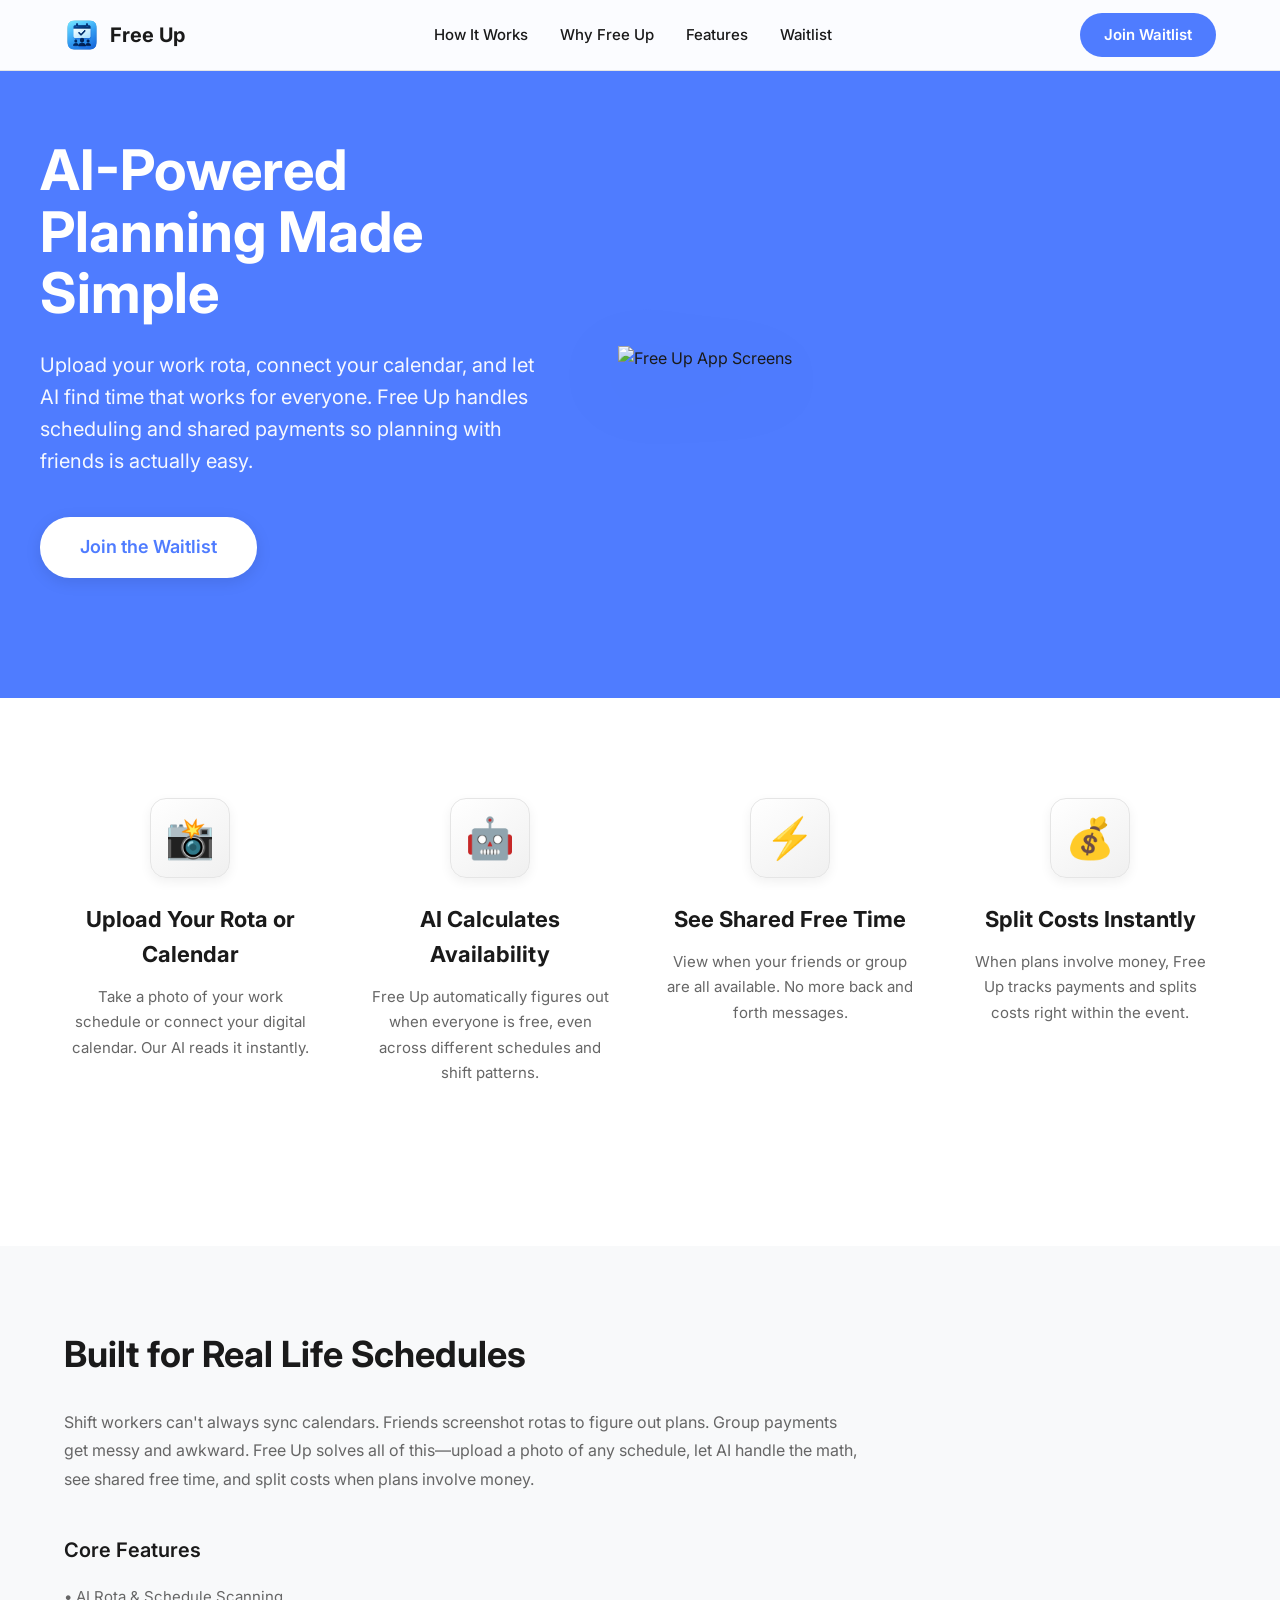
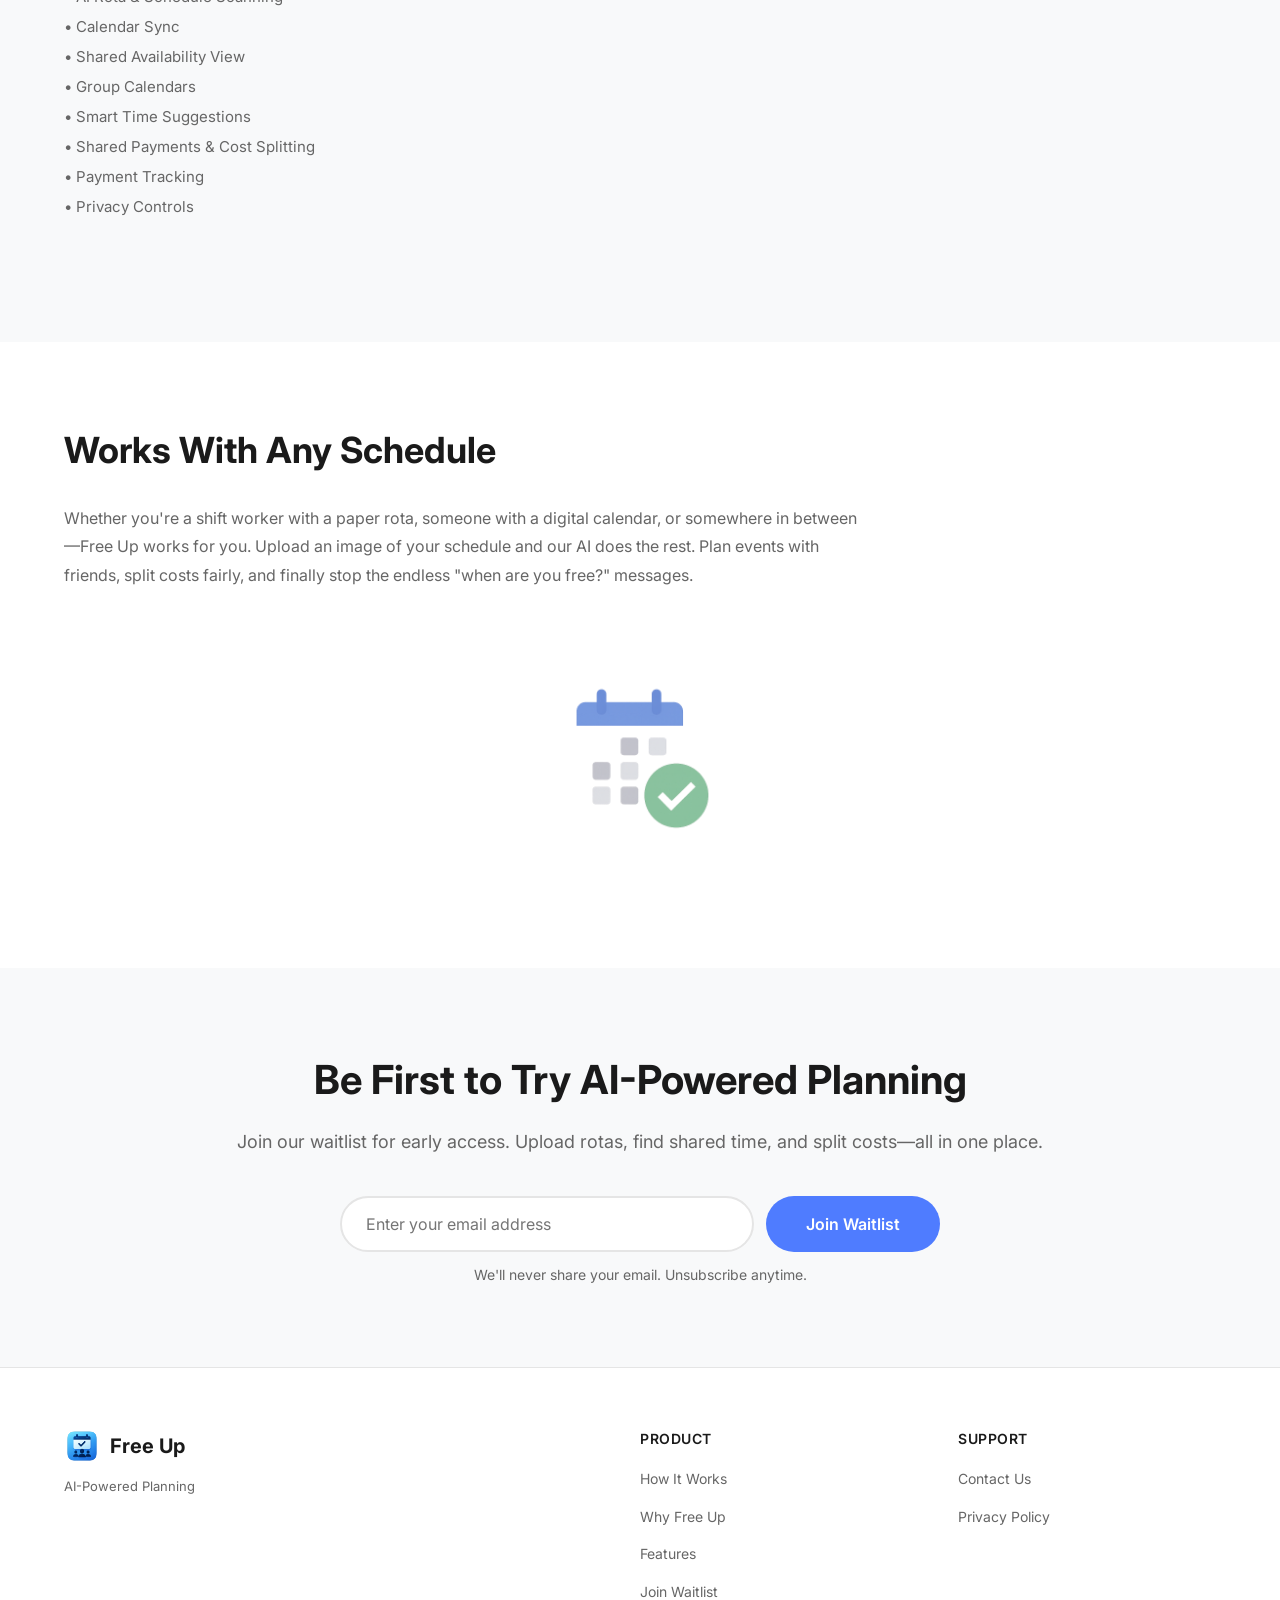
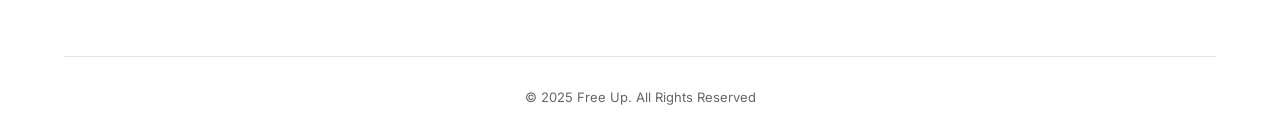
==== index.html @ 2095c296 "Initial commit: Free Up AI-powered shared calendar website" ====
<!DOCTYPE html>
<html lang="en">

<head>
    <meta charset="UTF-8">
    <meta name="viewport" content="width=device-width, initial-scale=1.0">
    <title>Free Up - AI-Powered Shared Calendar & Planning</title>
    <link rel="icon" type="image/png" href="attatched_assets/wearefree logo.png">
    <link rel="apple-touch-icon" href="wearefree logo.png">
    <meta property="og:image" content="wearefree logo.png">
    <link rel="stylesheet" href="style.css">
    <link href="https://fonts.googleapis.com/css2?family=Inter:wght@400;500;600;700&display=swap"
        rel="stylesheet">
</head>

<body>
    <!-- Navigation -->
    <nav class="navbar" id="navbar">
        <div class="nav-container">
            <div class="nav-logo">
                <img src="attatched_assets/wearefree logo.png" alt="Free Up"
                    class="logo">
                <span class="logo-text">Free Up</span>
            </div>
            <div class="nav-links" id="navLinks">
                <a href="#how-it-works">How It Works</a>
                <a href="#why-freeup">Why Free Up</a>
                <a href="#features">Features</a>
                <a href="#waitlist">Waitlist</a>
            </div>
            <div class="nav-cta">
                <a href="#waitlist" class="nav-download-btn">
                    Join Waitlist
                </a>
            </div>
            <button class="nav-toggle" id="navToggle" aria-label="Open navigation">
                <span></span>
                <span></span>
                <span></span>
            </button>
        </div>
    </nav>

    <!-- Hero Section -->
    <section class="hero" id="overview">
        <div class="hero-container">
            <div class="hero-content">
                <h1 class="hero-title">AI-Powered Planning Made Simple</h1>
                <p class="hero-description">
                    Upload your work rota, connect your calendar, and let AI find time that works for everyone. Free Up handles scheduling and shared payments so planning with friends is actually easy.
                </p>
                <div class="hero-cta">
                    <a href="#waitlist" class="join-waitlist-btn">
                        Join the Waitlist
                    </a>
                </div>
            </div>
            <div class="hero-visual">
                <img src="https://via.placeholder.com/900x600/4F7CFF/ffffff?text=Free+Up+App" alt="Free Up App Screens" class="hero-phones">
            </div>
        </div>
    </section>

    <!-- How It Works Section -->
    <section class="how-it-works" id="how-it-works">
        <div class="container">
            <div class="how-it-works-grid">
                <div class="feature-block">
                    <div class="feature-icon">📸</div>
                    <div class="feature-text">
                        <h3>Upload Your Rota or Calendar</h3>
                        <p>Take a photo of your work schedule or connect your digital calendar. Our AI reads it instantly.</p>
                    </div>
                </div>
                <div class="feature-block">
                    <div class="feature-icon">🤖</div>
                    <div class="feature-text">
                        <h3>AI Calculates Availability</h3>
                        <p>Free Up automatically figures out when everyone is free, even across different schedules and shift patterns.</p>
                    </div>
                </div>
                <div class="feature-block">
                    <div class="feature-icon">⚡</div>
                    <div class="feature-text">
                        <h3>See Shared Free Time</h3>
                        <p>View when your friends or group are all available. No more back and forth messages.</p>
                    </div>
                </div>
                <div class="feature-block">
                    <div class="feature-icon">💰</div>
                    <div class="feature-text">
                        <h3>Split Costs Instantly</h3>
                        <p>When plans involve money, Free Up tracks payments and splits costs right within the event.</p>
                    </div>
                </div>
            </div>
        </div>
    </section>

    <!-- Why Free Up Section -->
    <section class="why-ibspal" id="why-freeup">
        <div class="container">
            <h2>Built for Real Life Schedules</h2>
            <p class="section-description">
                Shift workers can't always sync calendars. Friends screenshot rotas to figure out plans. Group payments get messy and awkward. Free Up solves all of this—upload a photo of any schedule, let AI handle the math, see shared free time, and split costs when plans involve money.
            </p>
            
            <h3 class="feature-integration-title">Core Features</h3>
            <ul class="feature-list">
                <li>• AI Rota & Schedule Scanning</li>
                <li>• Calendar Sync</li>
                <li>• Shared Availability View</li>
                <li>• Group Calendars</li>
                <li>• Smart Time Suggestions</li>
                <li>• Shared Payments & Cost Splitting</li>
                <li>• Payment Tracking</li>
                <li>• Privacy Controls</li>
            </ul>
            
            <!-- <div class="why-image">
                <img src="https://via.placeholder.com/400x600/4F7CFF/ffffff?text=Free+Up+Features" alt="Free Up Features">
            </div> -->
        </div>
    </section>

    <!-- Progress Tracking Section -->
    <section class="progress-tracking">
        <div class="container">
            <h2>Works With Any Schedule</h2>
            <p class="section-description">
                Whether you're a shift worker with a paper rota, someone with a digital calendar, or somewhere in between—Free Up works for you. Upload an image of your schedule and our AI does the rest. Plan events with friends, split costs fairly, and finally stop the endless "when are you free?" messages.
            </p>
            <div class="progress-image">
                <img src="attatched_assets/callender.png" alt="Free Up Calendar" class="progress-video">
            </div>
        </div>
    </section>

    <!-- Stats Section -->
    <!-- <section class="stats-section">
        <div class="container">
            <div class="stats-grid">
                <div class="stat-item">
                    <div class="stat-number" data-target="3200">0</div>
                    <div class="stat-label">Waitlist Signups</div>
                </div>
                <div class="stat-item">
                    <div class="stat-number" data-target="580">0</div>
                    <div class="stat-label">Groups Created</div>
                </div>
                <div class="stat-item">
                    <div class="stat-number" data-target="1450">0</div>
                    <div class="stat-label">Events Planned</div>
                </div>
                <div class="stat-item">
                    <div class="stat-number" data-target="890">0</div>
                    <div class="stat-label">Payments Split</div>
                </div>
            </div>
        </div>
    </section> -->

    <!-- Features Section -->
    <section class="features" id="features">

    <!-- Testimonials Section -->
    <!-- <section class="testimonials" id="reviews">
        <div class="container">
            <h2>Early Users Are Already Converting</h2>
            <p class="section-description">Join thousands making planning actually work!</p>
            <div class="testimonials-grid">
                <div class="testimonial-card">
                    <h4>Game Changer for Shift Workers</h4>
                    <p>"I work shifts and just send a photo of my rota. Free Up reads it and shows my friends when I'm actually free. No more manually typing out my schedule."</p>
                    <div class="testimonial-author">Alex M.</div>
                </div>
                <div class="testimonial-card">
                    <h4>Perfect for Couples</h4>
                    <p>"My partner and I both have irregular schedules. We upload our rotas and Free Up instantly shows us when we're both free. Date planning is finally easy."</p>
                    <div class="testimonial-author">Jordan K.</div>
                </div>
                <div class="testimonial-card">
                    <h4>AI Actually Works</h4>
                    <p>"I was skeptical about uploading a photo of my timetable, but the AI read it perfectly. Now my flatmates can see when I'm home without me explaining it constantly."</p>
                    <div class="testimonial-author">Taylor R.</div>
                </div>
                <div class="testimonial-card">
                    <h4>Payments Are So Much Easier</h4>
                    <p>"We planned a group dinner and split the bill right in the app. No more awkward 'who owes what' messages days later."</p>
                    <div class="testimonial-author">Morgan S.</div>
                </div>
                <div class="testimonial-card">
                    <h4>Finally Solves the Problem</h4>
                    <p>"My friends and I all work different shifts. Free Up is the first app that actually handles messy schedules and shows us shared free time."</p>
                    <div class="testimonial-author">Casey L.</div>
                </div>
                <div class="testimonial-card">
                    <h4>Group Trips Made Simple</h4>
                    <p>"Coordinating 6 people with different work schedules used to take weeks. Free Up found overlapping free time instantly and we split travel costs in the same place."</p>
                    <div class="testimonial-author">Riley P.</div>
                </div>
            </div>
        </div>
    </section> -->

    <!-- Waitlist Section -->
    <section class="final-cta" id="waitlist">
        <div class="container">
            <h2>Be First to Try AI-Powered Planning</h2>
            <p class="cta-description">Join our waitlist for early access. Upload rotas, find shared time, and split costs—all in one place.</p>
            <form action="https://formspree.io/f/mdkqyzkj" method="POST" class="waitlist-form">
                <div class="form-group">
                    <input type="email" name="email" placeholder="Enter your email address" required class="email-input">
                    <button type="submit" class="submit-btn">Join Waitlist</button>
                </div>
                <p class="form-note">We'll never share your email. Unsubscribe anytime.</p>
            </form>
        </div>
    </section>

    <!-- Footer -->
    <footer class="footer">
        <div class="container">
            <div class="footer-grid">
                <div class="footer-column">
                    <div class="footer-logo">
                        <img src="attatched_assets/wearefree logo.png" alt="Free Up"
                            class="logo">
                        <span class="logo-text">Free Up</span>
                    </div>
                    <p class="footer-tagline">AI-Powered Planning</p>
                </div>
                <div class="footer-column">
                    <h4>Product</h4>
                    <ul>
                        <li><a href="#how-it-works">How It Works</a></li>
                        <li><a href="#why-freeup">Why Free Up</a></li>
                        <li><a href="#features">Features</a></li>
                        <li><a href="#waitlist">Join Waitlist</a></li>
                    </ul>
                </div>
                <div class="footer-column">
                    <h4>Support</h4>
                    <ul>
                        <li><a href="mailto:werefreeteam@gmail.com">Contact Us</a></li>
                        <li><a href="privacy.html">Privacy Policy</a></li>
                    </ul>
                </div>
            </div>
            <div class="footer-bottom">
                <p>&copy; 2025 Free Up. All Rights Reserved</p>
            </div>
        </div>
    </footer>
    <script src="script.js"></script>
</body>

</html>
---- style.css ----
:root {
    --primary: #4F7CFF;
    --primary-dark: #3A63E0;
    --bg: #ffffff;
    --bg-light: #f8f9fa;
    --text-main: #1a1a1a;
    --text-muted: #666666;
    --border: #e5e5e5;
}

* {
    margin: 0;
    padding: 0;
    box-sizing: border-box;
}

html {
    scroll-behavior: smooth;
}

html:not(:focus-within) {
    scroll-behavior: auto;
}

body {
    font-family: 'Inter', -apple-system, BlinkMacSystemFont, 'Segoe UI', Roboto, sans-serif;
    line-height: 1.6;
    color: var(--text-main);
    background: var(--bg);
    overflow-x: hidden;
}

.container {
    max-width: 1200px;
    margin: 0 auto;
    padding: 0 24px;
}

/* Navigation */
.navbar {
    position: fixed;
    top: 0;
    width: 100%;
    background: rgba(255, 255, 255, 0.98);
    backdrop-filter: blur(10px);
    padding: 0;
    z-index: 1000;
    border-bottom: 1px solid var(--border);
}

.nav-container {
    max-width: 1200px;
    margin: 0 auto;
    padding: 0 24px;
    display: flex;
    justify-content: space-between;
    align-items: center;
    height: 70px;
}

.nav-logo {
    display: flex;
    align-items: center;
    gap: 10px;
}

.logo {
    width: 36px;
    height: 36px;
}

.logo-text {
    font-size: 20px;
    font-weight: 700;
    color: var(--text-main);
}

.nav-links {
    display: flex;
    gap: 32px;
    align-items: center;
}

.nav-links a {
    color: var(--text-main);
    text-decoration: none;
    font-weight: 500;
    font-size: 15px;
    transition: color 0.2s ease;
}

.nav-links a:hover {
    color: var(--primary);
}

.nav-cta {
    display: flex;
}

.nav-download-btn {
    background: var(--primary);
    color: white;
    padding: 10px 24px;
    border-radius: 24px;
    text-decoration: none;
    font-weight: 600;
    font-size: 15px;
    transition: all 0.2s ease;
}

.nav-download-btn:hover {
    background: var(--primary-dark);
}

.nav-toggle {
    display: none;
    flex-direction: column;
    background: none;
    border: none;
    cursor: pointer;
    padding: 5px;
}

.nav-toggle span {
    width: 24px;
    height: 2px;
    background: var(--text-main);
    margin: 3px 0;
    transition: 0.3s;
}

/* Hero Section */
.hero {
    background: var(--primary);
    padding: 140px 0 120px;
    position: relative;
    overflow: hidden;
}

.hero-container {
    max-width: 1400px;
    margin: 0 auto;
    padding: 0 40px;
    display: grid;
    grid-template-columns: 1fr 1.2fr;
    gap: 60px;
    align-items: center;
}

.hero-content {
    color: white;
}

.hero-title {
    font-size: 56px;
    font-weight: 700;
    line-height: 1.1;
    margin-bottom: 24px;
    color: white;
}

.hero-description {
    font-size: 20px;
    line-height: 1.6;
    margin-bottom: 40px;
    color: rgba(255, 255, 255, 0.95);
    max-width: 500px;
}

.hero-cta {
    display: flex;
    gap: 16px;
    align-items: flex-start;
}

.join-waitlist-btn {
    background: white;
    color: var(--primary);
    padding: 16px 40px;
    border-radius: 30px;
    text-decoration: none;
    font-weight: 600;
    font-size: 18px;
    transition: all 0.3s ease;
    box-shadow: 0 4px 16px rgba(0, 0, 0, 0.1);
}

.join-waitlist-btn:hover {
    transform: translateY(-3px);
    box-shadow: 0 8px 24px rgba(0, 0, 0, 0.15);
}

.store-btn {
    display: block;
    transition: transform 0.2s ease;
    flex-shrink: 0;
}

.store-btn:hover {
    transform: translateY(-3px);
}

/* App Store badge - standard height 40px */
.store-btn:first-child {
    height: 60px;
    width: auto;
}

.store-btn:first-child img {
    height: 60px;
    width: auto;
}

/* Google Play badge - adjust to match App Store height */
.store-btn:last-child {
    height: 60px;
    width: auto;
}

.store-btn:last-child img {
    height: 60px;
    width: auto;
    margin-top: 0;
}

.hero-visual {
    display: flex;
    justify-content: center;
    align-items: center;
    position: relative;
}

.hero-phones {
    width: 100%;
    max-width: 900px;
    height: auto;
    filter: drop-shadow(0 20px 40px rgba(0, 0, 0, 0.2));
}

.hero-phone {
    width: 100%;
    max-width: 500px;
    height: auto;
    border-radius: 20px;
}

/* How It Works Section */
.how-it-works {
    padding: 100px 0;
    background: var(--bg);
}

.how-it-works-grid {
    display: grid;
    grid-template-columns: repeat(auto-fit, minmax(250px, 1fr));
    gap: 48px;
    margin-bottom: 60px;
}

.feature-block {
    text-align: center;
}

.feature-icon {
    width: 80px;
    height: 80px;
    margin: 0 auto 24px;
    display: flex;
    align-items: center;
    justify-content: center;
    font-size: 40px;
    background: linear-gradient(145deg, #ffffff, #f0f0f0);
    border-radius: 16px;
    border: 1px solid var(--border);
    box-shadow: 0 4px 12px rgba(0, 0, 0, 0.06);
    transition: transform 0.2s ease;
}

.feature-block:hover .feature-icon {
    transform: translateY(-4px);
    box-shadow: 0 8px 20px rgba(0, 0, 0, 0.08);
}

.feature-text h3 {
    font-size: 22px;
    font-weight: 700;
    margin-bottom: 12px;
    color: var(--text-main);
}

.feature-text p {
    font-size: 15px;
    line-height: 1.7;
    color: var(--text-muted);
}

/* Why Free Up Section */
.why-ibspal {
    padding: 80px 0;
    background: var(--bg-light);
}

.why-ibspal h2 {
    font-size: 36px;
    font-weight: 700;
    margin-bottom: 24px;
    color: var(--text-main);
}

.section-description {
    font-size: 16px;
    line-height: 1.8;
    color: var(--text-muted);
    margin-bottom: 40px;
    max-width: 800px;
}

.feature-integration-title {
    font-size: 20px;
    font-weight: 600;
    margin-bottom: 16px;
    color: var(--text-main);
}

.feature-list {
    list-style: none;
    margin-bottom: 40px;
}

.feature-list li {
    font-size: 15px;
    line-height: 2;
    color: var(--text-muted);
}

.why-image {
    text-align: center;
    margin-top: 40px;
}

.why-image img {
    max-width: 400px;
    width: 100%;
    height: auto;
    border-radius: 20px;
}

/* Progress Tracking Section */
.progress-tracking {
    padding: 80px 0;
    background: var(--bg);
}

.progress-tracking h2 {
    font-size: 36px;
    font-weight: 700;
    margin-bottom: 24px;
    color: var(--text-main);
}

.progress-image {
    text-align: center;
    margin-top: 40px;
}

.progress-video {
    max-width: 250px;
    width: 100%;
    height: auto;
    border-radius: 20px;
}

/* Stats Section */
.stats-section {
    padding: 60px 0;
    background: var(--bg-light);
}

.stats-grid {
    display: grid;
    grid-template-columns: repeat(auto-fit, minmax(200px, 1fr));
    gap: 40px;
    text-align: center;
}

.stat-item {
    padding: 20px;
}

.stat-number {
    display: block;
    font-size: 48px;
    font-weight: 700;
    color: var(--primary);
    margin-bottom: 8px;
}

.stat-label {
    display: block;
    font-size: 14px;
    color: var(--text-muted);
    text-transform: uppercase;
    letter-spacing: 0.5px;
}

/* Testimonials */
.testimonials {
    padding: 80px 0;
    background: var(--bg);
}

.testimonials h2 {
    font-size: 36px;
    font-weight: 700;
    margin-bottom: 16px;
    color: var(--text-main);
    text-align: center;
}

.testimonials .section-description {
    text-align: center;
    margin: 0 auto 60px;
}

.testimonials-grid {
    display: grid;
    grid-template-columns: repeat(auto-fit, minmax(300px, 1fr));
    gap: 32px;
}

.testimonial-card {
    background: var(--bg-light);
    padding: 32px;
    border-radius: 12px;
    border: 1px solid var(--border);
    box-shadow: 0 2px 8px rgba(0, 0, 0, 0.04);
    transition: transform 0.2s ease, box-shadow 0.2s ease;
}

.testimonial-card:hover {
    transform: translateY(-4px);
    box-shadow: 0 8px 20px rgba(0, 0, 0, 0.08);
}

.testimonial-card h4 {
    font-size: 18px;
    font-weight: 600;
    margin-bottom: 16px;
    color: var(--text-main);
}

.testimonial-card p {
    font-size: 15px;
    line-height: 1.7;
    color: var(--text-muted);
    margin-bottom: 16px;
    font-style: italic;
}

.testimonial-author {
    font-size: 14px;
    font-weight: 600;
    color: var(--text-main);
}

/* Final CTA */
.final-cta {
    padding: 80px 0;
    background: var(--bg-light);
    text-align: center;
}

.final-cta h2 {
    font-size: 40px;
    font-weight: 700;
    margin-bottom: 16px;
    color: var(--text-main);
}

.cta-description {
    font-size: 18px;
    color: var(--text-muted);
    margin-bottom: 40px;
}

/* Waitlist Form */
.waitlist-form {
    max-width: 600px;
    margin: 0 auto;
}

.form-group {
    display: flex;
    gap: 12px;
    margin-bottom: 12px;
}

.email-input {
    flex: 1;
    padding: 16px 24px;
    border: 2px solid var(--border);
    border-radius: 30px;
    font-size: 16px;
    font-family: inherit;
    transition: all 0.3s ease;
    background: white;
}

.email-input:focus {
    outline: none;
    border-color: var(--primary);
    box-shadow: 0 0 0 4px rgba(79, 124, 255, 0.1);
}

.submit-btn {
    padding: 16px 40px;
    background: var(--primary);
    color: white;
    border: none;
    border-radius: 30px;
    font-size: 16px;
    font-weight: 600;
    cursor: pointer;
    transition: all 0.3s ease;
    font-family: inherit;
}

.submit-btn:hover {
    background: var(--primary-dark);
    transform: translateY(-2px);
    box-shadow: 0 4px 16px rgba(79, 124, 255, 0.3);
}

.form-note {
    font-size: 14px;
    color: var(--text-muted);
    margin-top: 12px;
}

.cta-buttons {
    display: flex;
    justify-content: center;
    gap: 16px;
    align-items: flex-start;
}

.download-btn {
    display: block;
    transition: transform 0.2s ease;
    flex-shrink: 0;
}

.download-btn:hover {
    transform: translateY(-3px);
}

/* App Store badge - standard height */
.download-btn:first-child {
    height: 70px;
    width: auto;
}

.download-btn:first-child img {
    height: 70px;
    width: auto;
}

/* Google Play badge - match App Store height */
.download-btn:last-child {
    height: 70px;
    width: auto;
}

.download-btn:last-child img {
    height: 70px;
    width: auto;
}

/* Footer */
.footer {
    background: var(--bg);
    padding: 60px 0 30px;
    border-top: 1px solid var(--border);
}

.footer-grid {
    display: grid;
    grid-template-columns: 2fr 1fr 1fr;
    gap: 60px;
    margin-bottom: 40px;
}

.footer-column h4 {
    font-size: 14px;
    font-weight: 600;
    margin-bottom: 16px;
    color: var(--text-main);
    text-transform: uppercase;
    letter-spacing: 0.5px;
}

.footer-column ul {
    list-style: none;
}

.footer-column ul li {
    margin-bottom: 12px;
}

.footer-column ul li a {
    color: var(--text-muted);
    text-decoration: none;
    font-size: 14px;
    transition: color 0.2s ease;
}

.footer-column ul li a:hover {
    color: var(--primary);
}

.footer-logo {
    display: flex;
    align-items: center;
    gap: 10px;
    margin-bottom: 12px;
}

.footer-tagline {
    font-size: 13px;
    color: var(--text-muted);
    margin-bottom: 20px;
}

.footer-app-link {
    display: inline-block;
    transition: transform 0.2s ease;
}

.footer-app-link:hover {
    transform: translateY(-2px);
}

.footer-app-link img {
    height: 40px;
    width: auto;
}

.footer-bottom {
    text-align: center;
    padding-top: 30px;
    border-top: 1px solid var(--border);
}

.footer-bottom p {
    font-size: 13px;
    color: var(--text-muted);
}

/* Mobile Navigation */
.nav-links.active {
    display: flex !important;
    position: fixed;
    top: 70px;
    left: 0;
    right: 0;
    background: var(--bg);
    flex-direction: column;
    padding: 24px;
    box-shadow: 0 4px 6px rgba(0, 0, 0, 0.1);
    z-index: 999;
}

.nav-toggle.active span:nth-child(1) {
    transform: rotate(-45deg) translate(-5px, 6px);
}

.nav-toggle.active span:nth-child(2) {
    opacity: 0;
}

.nav-toggle.active span:nth-child(3) {
    transform: rotate(45deg) translate(-5px, -6px);
}

/* Responsive Design */
@media (max-width: 768px) {
    .nav-links,
    .nav-cta {
        display: none;
    }

    .nav-toggle {
        display: flex;
    }

    .hero {
        padding: 100px 0 60px;
    }

    .hero-container {
        grid-template-columns: 1fr;
        gap: 50px;
        text-align: center;
        padding: 0 24px;
    }

    .hero-title {
        font-size: 38px;
    }

    .hero-description {
        font-size: 17px;
        max-width: 100%;
    }

    .hero-cta {
        justify-content: center;
        flex-direction: row;
        flex-wrap: wrap;
    }

    .hero-visual {
        order: -1;
    }

    .hero-phones {
        max-width: 600px;
    }

    .hero-phone {
        max-width: 350px;
    }

    .store-btn:first-child,
    .store-btn:last-child {
        height: 54px;
    }

    .store-btn:first-child img,
    .store-btn:last-child img {
        height: 54px;
    }

    .download-btn:first-child,
    .download-btn:last-child {
        height: 60px;
    }

    .download-btn:first-child img,
    .download-btn:last-child img {
        height: 60px;
    }

    .how-it-works,
    .why-ibspal,
    .progress-tracking,
    .testimonials,
    .final-cta {
        padding: 60px 0;
    }

    .feature-text h3 {
        font-size: 24px;
    }

    .why-ibspal h2,
    .progress-tracking h2,
    .testimonials h2 {
        font-size: 28px;
    }

    .stats-grid {
        grid-template-columns: 1fr;
        gap: 32px;
    }

    .testimonials-grid {
        grid-template-columns: 1fr;
    }

    .final-cta h2 {
        font-size: 32px;
    }

    .footer-grid {
        grid-template-columns: 1fr;
        gap: 40px;
    }

    .download-btn {
        width: 180px;
        height: 54px;
    }
    
    .how-it-works-grid {
        grid-template-columns: 1fr;
        gap: 40px;
    }

    .form-group {
        flex-direction: column;
    }

    .email-input,
    .submit-btn {
        width: 100%;
    }

    .join-waitlist-btn {
        font-size: 16px;
        padding: 14px 32px;
    }
}

@media (max-width: 480px) {
    .container {
        padding: 0 16px;
    }

    .nav-container {
        padding: 0 16px;
    }

    .hero-title {
        font-size: 32px;
    }

    .hero-phone {
        max-width: 280px;
    }

    .stat-number {
        font-size: 36px;
    }

    .final-cta h2 {
        font-size: 28px;
    }
}

/* Smooth animations */
@keyframes fadeIn {
    from {
        opacity: 0;
        transform: translateY(20px);
    }
    to {
        opacity: 1;
        transform: translateY(0);
    }
}

.fade-in {
    animation: fadeIn 0.6s ease-out;
}
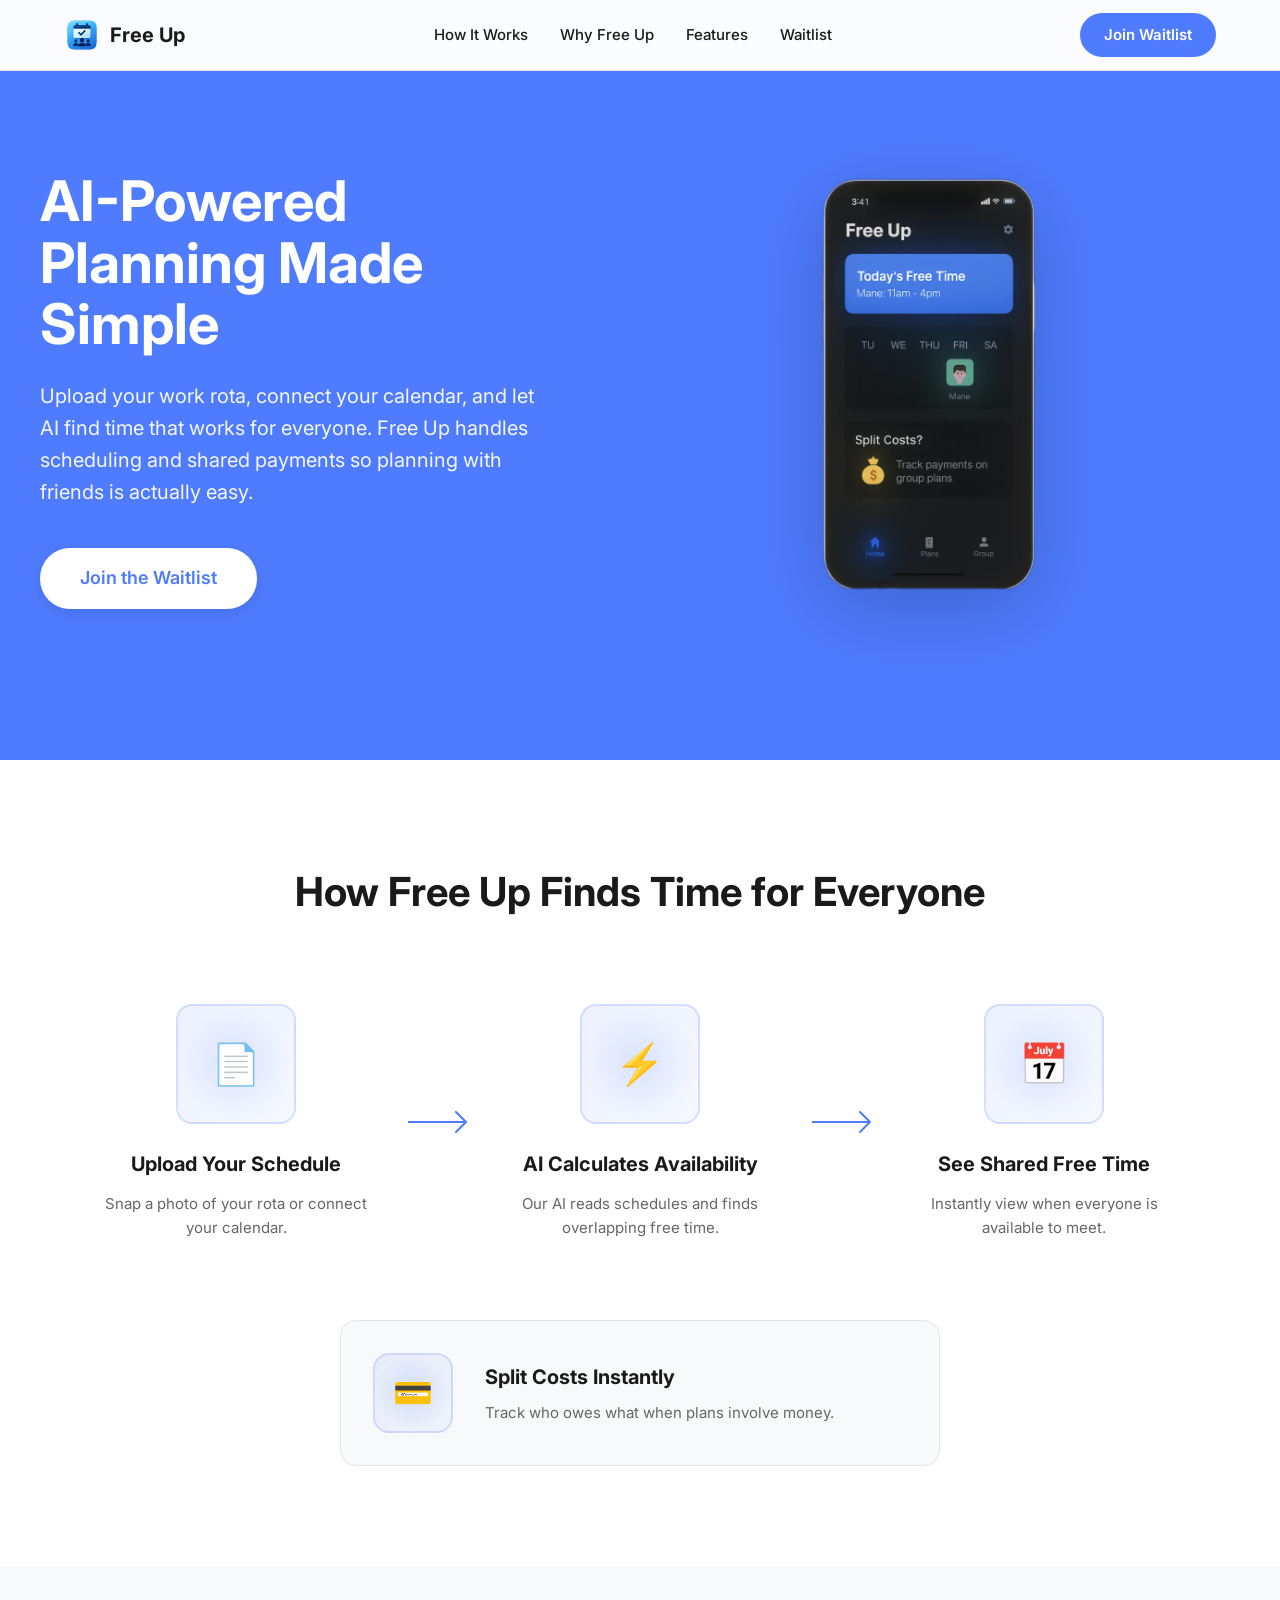
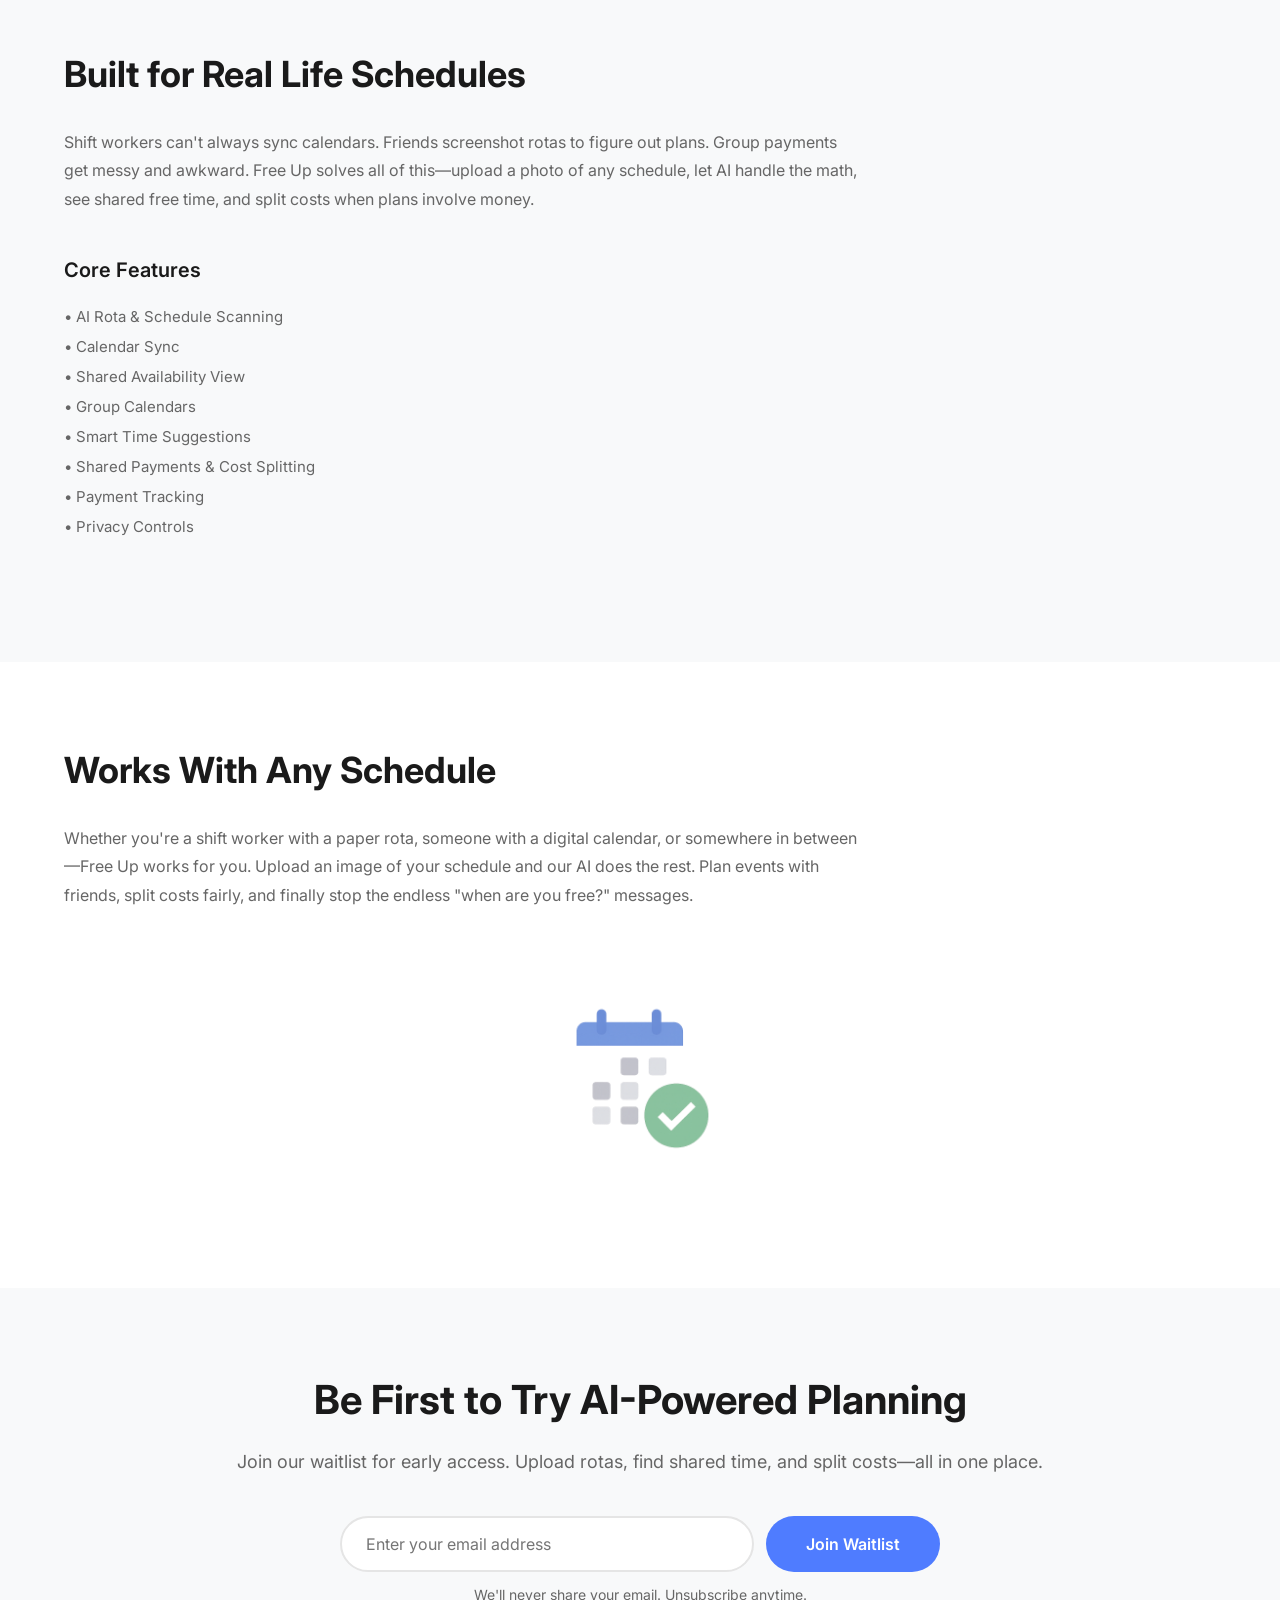
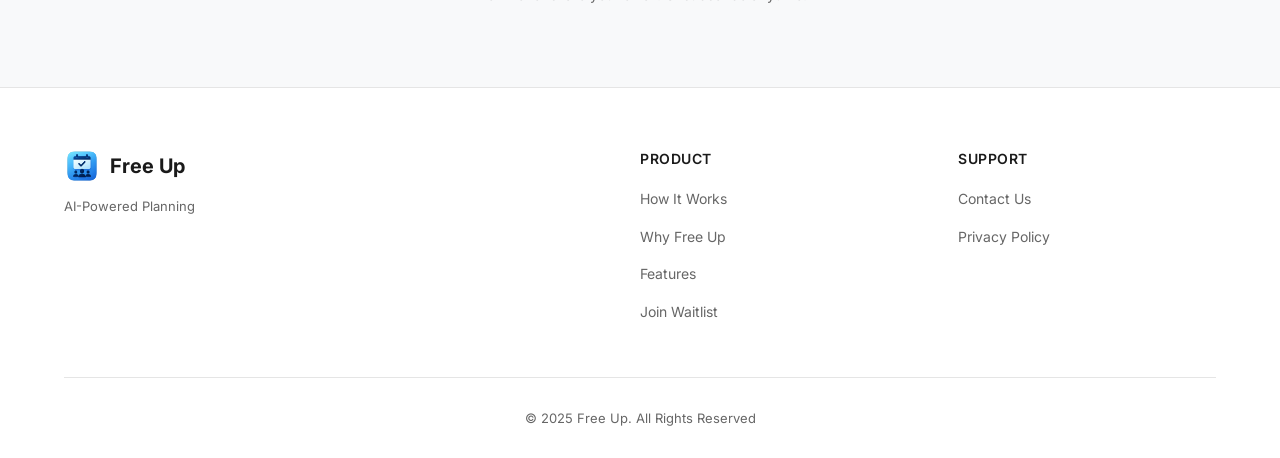
==== commit fe2cf824: "Refactor How It Works section with AI flow, add form success message, update hero image, make logo c" ====
--- a/index.html
+++ b/index.html
@@ -17,11 +17,11 @@
     <!-- Navigation -->
     <nav class="navbar" id="navbar">
         <div class="nav-container">
-            <div class="nav-logo">
+            <a href="#" class="nav-logo">
                 <img src="attatched_assets/wearefree logo.png" alt="Free Up"
                     class="logo">
                 <span class="logo-text">Free Up</span>
-            </div>
+            </a>
             <div class="nav-links" id="navLinks">
                 <a href="#how-it-works">How It Works</a>
                 <a href="#why-freeup">Why Free Up</a>
@@ -56,7 +56,7 @@
                 </div>
             </div>
             <div class="hero-visual">
-                <img src="https://via.placeholder.com/900x600/4F7CFF/ffffff?text=Free+Up+App" alt="Free Up App Screens" class="hero-phones">
+                <img src="attatched_assets/hero_img.png" alt="Free Up App Screens" class="hero-phones">
             </div>
         </div>
     </section>
@@ -64,33 +64,56 @@
     <!-- How It Works Section -->
     <section class="how-it-works" id="how-it-works">
         <div class="container">
-            <div class="how-it-works-grid">
-                <div class="feature-block">
-                    <div class="feature-icon">📸</div>
-                    <div class="feature-text">
-                        <h3>Upload Your Rota or Calendar</h3>
-                        <p>Take a photo of your work schedule or connect your digital calendar. Our AI reads it instantly.</p>
-                    </div>
-                </div>
-                <div class="feature-block">
-                    <div class="feature-icon">🤖</div>
-                    <div class="feature-text">
-                        <h3>AI Calculates Availability</h3>
-                        <p>Free Up automatically figures out when everyone is free, even across different schedules and shift patterns.</p>
-                    </div>
-                </div>
-                <div class="feature-block">
-                    <div class="feature-icon">⚡</div>
-                    <div class="feature-text">
-                        <h3>See Shared Free Time</h3>
-                        <p>View when your friends or group are all available. No more back and forth messages.</p>
-                    </div>
-                </div>
-                <div class="feature-block">
-                    <div class="feature-icon">💰</div>
-                    <div class="feature-text">
+            <h2 class="section-title">How Free Up Finds Time for Everyone</h2>
+            
+            <!-- Main AI Flow -->
+            <div class="ai-flow">
+                <div class="flow-step">
+                    <div class="flow-illustration">
+                        <div class="illustration-placeholder upload"></div>
+                    </div>
+                    <h3>Upload Your Schedule</h3>
+                    <p>Snap a photo of your rota or connect your calendar.</p>
+                </div>
+                
+                <div class="flow-arrow">
+                    <svg width="60" height="24" viewBox="0 0 60 24" fill="none" xmlns="http://www.w3.org/2000/svg">
+                        <path d="M0 12H58M58 12L48 2M58 12L48 22" stroke="#4F7CFF" stroke-width="2" stroke-linecap="round" stroke-linejoin="round"/>
+                    </svg>
+                </div>
+                
+                <div class="flow-step">
+                    <div class="flow-illustration">
+                        <div class="illustration-placeholder ai"></div>
+                    </div>
+                    <h3>AI Calculates Availability</h3>
+                    <p>Our AI reads schedules and finds overlapping free time.</p>
+                </div>
+                
+                <div class="flow-arrow">
+                    <svg width="60" height="24" viewBox="0 0 60 24" fill="none" xmlns="http://www.w3.org/2000/svg">
+                        <path d="M0 12H58M58 12L48 2M58 12L48 22" stroke="#4F7CFF" stroke-width="2" stroke-linecap="round" stroke-linejoin="round"/>
+                    </svg>
+                </div>
+                
+                <div class="flow-step">
+                    <div class="flow-illustration">
+                        <div class="illustration-placeholder shared"></div>
+                    </div>
+                    <h3>See Shared Free Time</h3>
+                    <p>Instantly view when everyone is available to meet.</p>
+                </div>
+            </div>
+            
+            <!-- Split Costs Feature -->
+            <div class="secondary-feature">
+                <div class="secondary-card">
+                    <div class="secondary-illustration">
+                        <div class="illustration-placeholder payments"></div>
+                    </div>
+                    <div class="secondary-content">
                         <h3>Split Costs Instantly</h3>
-                        <p>When plans involve money, Free Up tracks payments and splits costs right within the event.</p>
+                        <p>Track who owes what when plans involve money.</p>
                     </div>
                 </div>
             </div>
@@ -214,6 +237,12 @@
                     <button type="submit" class="submit-btn">Join Waitlist</button>
                 </div>
                 <p class="form-note">We'll never share your email. Unsubscribe anytime.</p>
+                <div class="success-message" id="successMessage" style="display: none;">
+                    <svg width="20" height="20" viewBox="0 0 20 20" fill="none" xmlns="http://www.w3.org/2000/svg">
+                        <path d="M16.6667 5L7.50004 14.1667L3.33337 10" stroke="#10B981" stroke-width="2" stroke-linecap="round" stroke-linejoin="round"/>
+                    </svg>
+                    <span>Thanks! You're on the waitlist.</span>
+                </div>
             </form>
         </div>
     </section>
--- a/style.css
+++ b/style.css
@@ -62,6 +62,12 @@
     display: flex;
     align-items: center;
     gap: 10px;
+    text-decoration: none;
+    transition: opacity 0.2s ease;
+}
+
+.nav-logo:hover {
+    opacity: 0.8;
 }
 
 .logo {
@@ -232,9 +238,19 @@
 
 .hero-phones {
     width: 100%;
-    max-width: 900px;
+    max-width: 500px;
     height: auto;
     filter: drop-shadow(0 20px 40px rgba(0, 0, 0, 0.2));
+    animation: floatImage 3s ease-in-out infinite;
+}
+
+@keyframes floatImage {
+    0%, 100% {
+        transform: translateY(0px);
+    }
+    50% {
+        transform: translateY(-10px);
+    }
 }
 
 .hero-phone {
@@ -250,48 +266,145 @@
     background: var(--bg);
 }
 
-.how-it-works-grid {
-    display: grid;
-    grid-template-columns: repeat(auto-fit, minmax(250px, 1fr));
-    gap: 48px;
-    margin-bottom: 60px;
-}
-
-.feature-block {
+.how-it-works .section-title {
     text-align: center;
-}
-
-.feature-icon {
+    font-size: 40px;
+    font-weight: 700;
+    margin-bottom: 80px;
+    color: var(--text-main);
+}
+
+/* AI Flow */
+.ai-flow {
+    display: flex;
+    align-items: center;
+    justify-content: center;
+    gap: 24px;
+    margin-bottom: 80px;
+    flex-wrap: nowrap;
+}
+
+.flow-step {
+    flex: 1;
+    max-width: 280px;
+    text-align: center;
+}
+
+.flow-illustration {
+    margin-bottom: 24px;
+}
+
+.illustration-placeholder {
+    width: 120px;
+    height: 120px;
+    margin: 0 auto;
+    border-radius: 16px;
+    background: linear-gradient(135deg, rgba(79, 124, 255, 0.1), rgba(79, 124, 255, 0.05));
+    border: 2px solid rgba(79, 124, 255, 0.2);
+    display: flex;
+    align-items: center;
+    justify-content: center;
+    position: relative;
+    overflow: hidden;
+}
+
+.illustration-placeholder::before {
+    content: '';
+    position: absolute;
+    width: 100%;
+    height: 100%;
+    background: radial-gradient(circle, rgba(79, 124, 255, 0.15) 0%, transparent 70%);
+}
+
+.illustration-placeholder.upload::after {
+    content: '📄';
+    font-size: 40px;
+    position: relative;
+    z-index: 1;
+}
+
+.illustration-placeholder.ai::after {
+    content: '⚡';
+    font-size: 40px;
+    position: relative;
+    z-index: 1;
+}
+
+.illustration-placeholder.shared::after {
+    content: '📅';
+    font-size: 40px;
+    position: relative;
+    z-index: 1;
+}
+
+.illustration-placeholder.payments::after {
+    content: '💳';
+    font-size: 32px;
+    position: relative;
+    z-index: 1;
+}
+
+.flow-step h3 {
+    font-size: 20px;
+    font-weight: 700;
+    margin-bottom: 12px;
+    color: var(--text-main);
+}
+
+.flow-step p {
+    font-size: 15px;
+    line-height: 1.6;
+    color: var(--text-muted);
+}
+
+.flow-arrow {
+    flex-shrink: 0;
+    display: flex;
+    align-items: center;
+    margin: 0 8px;
+}
+
+.flow-arrow svg {
+    display: block;
+}
+
+/* Secondary Feature */
+.secondary-feature {
+    max-width: 600px;
+    margin: 0 auto;
+}
+
+.secondary-card {
+    background: var(--bg-light);
+    border: 1px solid var(--border);
+    border-radius: 16px;
+    padding: 32px;
+    display: flex;
+    align-items: center;
+    gap: 32px;
+}
+
+.secondary-illustration {
+    flex-shrink: 0;
+}
+
+.secondary-illustration .illustration-placeholder {
     width: 80px;
     height: 80px;
-    margin: 0 auto 24px;
-    display: flex;
-    align-items: center;
-    justify-content: center;
-    font-size: 40px;
-    background: linear-gradient(145deg, #ffffff, #f0f0f0);
-    border-radius: 16px;
-    border: 1px solid var(--border);
-    box-shadow: 0 4px 12px rgba(0, 0, 0, 0.06);
-    transition: transform 0.2s ease;
-}
-
-.feature-block:hover .feature-icon {
-    transform: translateY(-4px);
-    box-shadow: 0 8px 20px rgba(0, 0, 0, 0.08);
-}
-
-.feature-text h3 {
-    font-size: 22px;
+}
+
+.secondary-content h3 {
+    font-size: 20px;
     font-weight: 700;
-    margin-bottom: 12px;
-    color: var(--text-main);
-}
-
-.feature-text p {
+    margin-bottom: 8px;
+    color: var(--text-main);
+}
+
+.secondary-content p {
     font-size: 15px;
-    line-height: 1.7;
+    line-height: 1.6;
     color: var(--text-muted);
+    margin: 0;
 }
 
 /* Why Free Up Section */
@@ -535,6 +648,40 @@
     font-size: 14px;
     color: var(--text-muted);
     margin-top: 12px;
+}
+
+.success-message {
+    display: flex;
+    align-items: center;
+    justify-content: center;
+    gap: 12px;
+    background: #D1FAE5;
+    border: 1px solid #10B981;
+    border-radius: 12px;
+    padding: 16px 24px;
+    margin-top: 20px;
+    animation: slideDown 0.3s ease-out;
+}
+
+.success-message svg {
+    flex-shrink: 0;
+}
+
+.success-message span {
+    font-size: 15px;
+    font-weight: 600;
+    color: #065F46;
+}
+
+@keyframes slideDown {
+    from {
+        opacity: 0;
+        transform: translateY(-10px);
+    }
+    to {
+        opacity: 1;
+        transform: translateY(0);
+    }
 }
 
 .cta-buttons {
@@ -759,8 +906,27 @@
         padding: 60px 0;
     }
 
-    .feature-text h3 {
-        font-size: 24px;
+    .how-it-works .section-title {
+        font-size: 28px;
+        margin-bottom: 50px;
+    }
+
+    .ai-flow {
+        flex-direction: column;
+        gap: 32px;
+    }
+
+    .flow-arrow {
+        transform: rotate(90deg);
+    }
+
+    .flow-step {
+        max-width: 100%;
+    }
+
+    .secondary-card {
+        flex-direction: column;
+        text-align: center;
     }
 
     .why-ibspal h2,
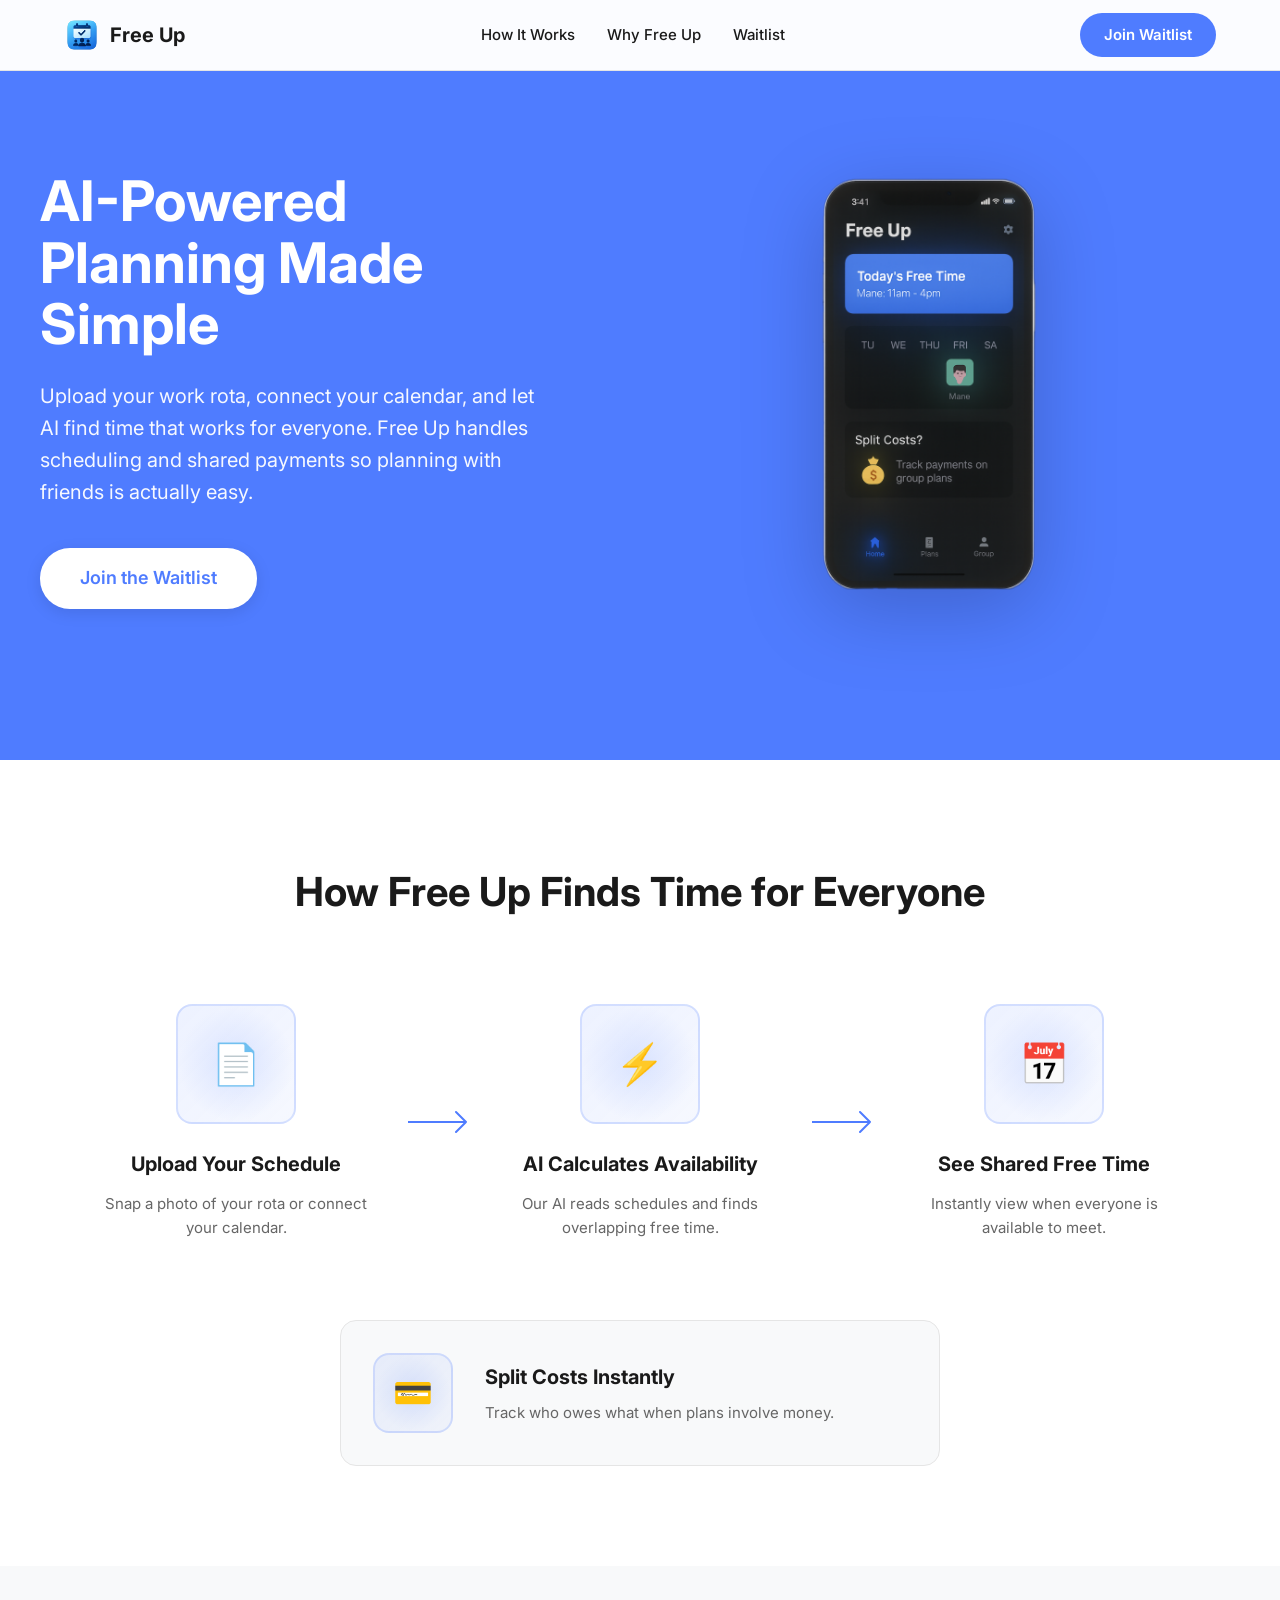
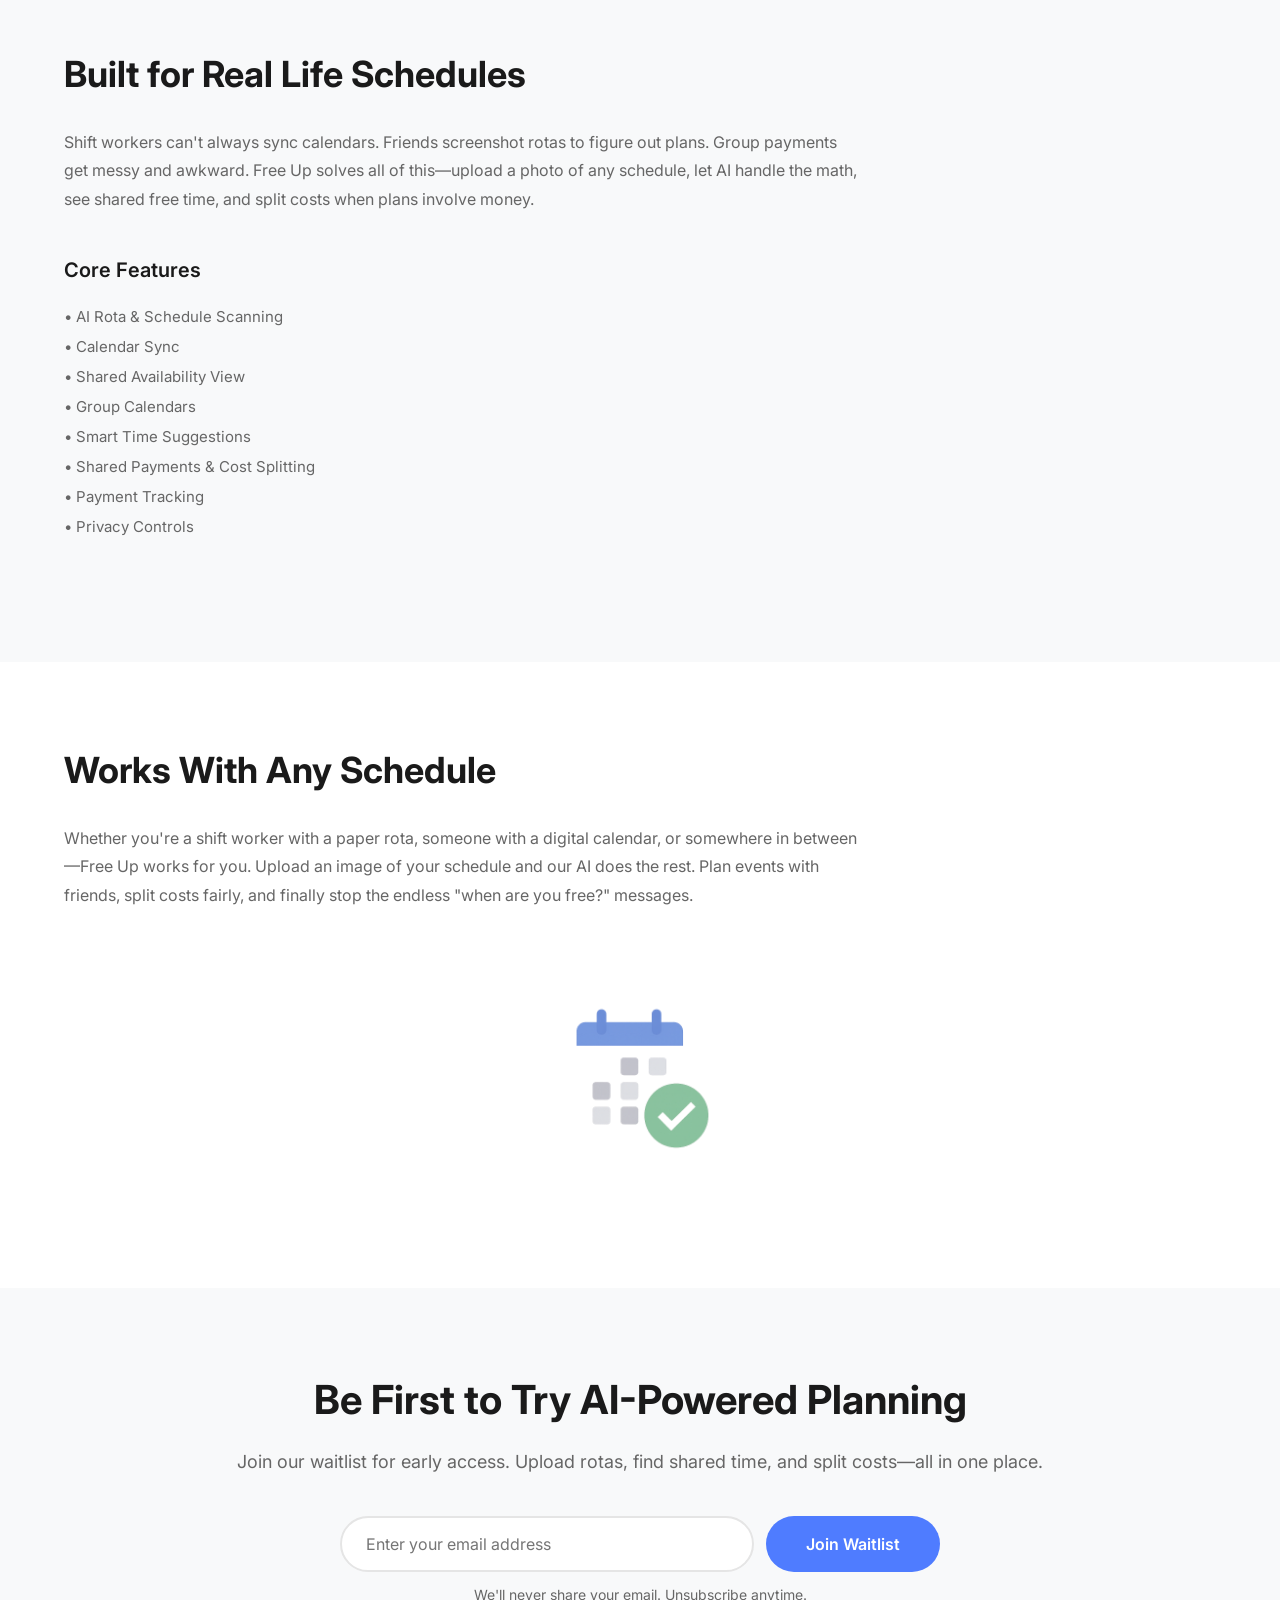
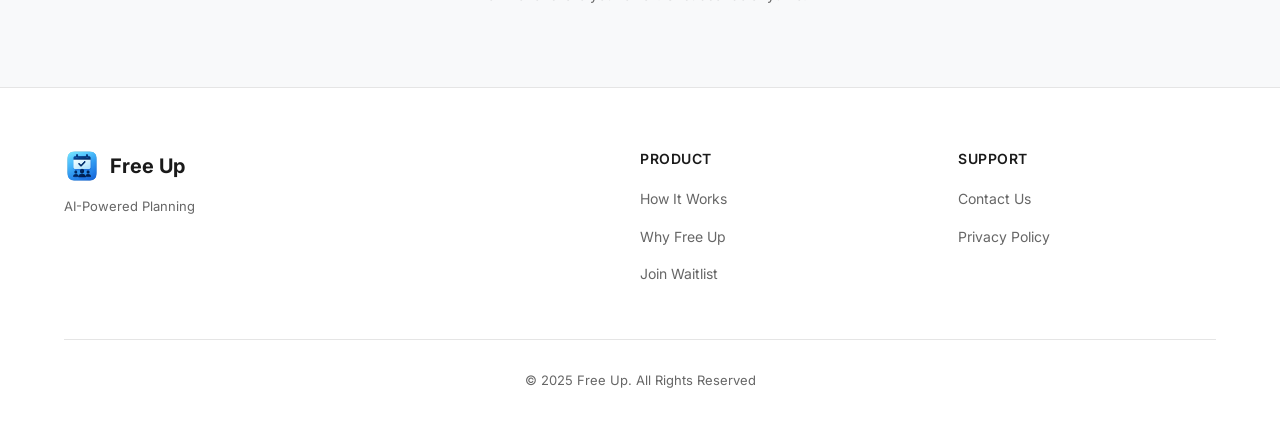
==== commit 3166bdc3: "Remove duplicate Features link from navigation" ====
--- a/index.html
+++ b/index.html
@@ -25,7 +25,6 @@
             <div class="nav-links" id="navLinks">
                 <a href="#how-it-works">How It Works</a>
                 <a href="#why-freeup">Why Free Up</a>
-                <a href="#features">Features</a>
                 <a href="#waitlist">Waitlist</a>
             </div>
             <div class="nav-cta">
@@ -264,7 +263,6 @@
                     <ul>
                         <li><a href="#how-it-works">How It Works</a></li>
                         <li><a href="#why-freeup">Why Free Up</a></li>
-                        <li><a href="#features">Features</a></li>
                         <li><a href="#waitlist">Join Waitlist</a></li>
                     </ul>
                 </div>
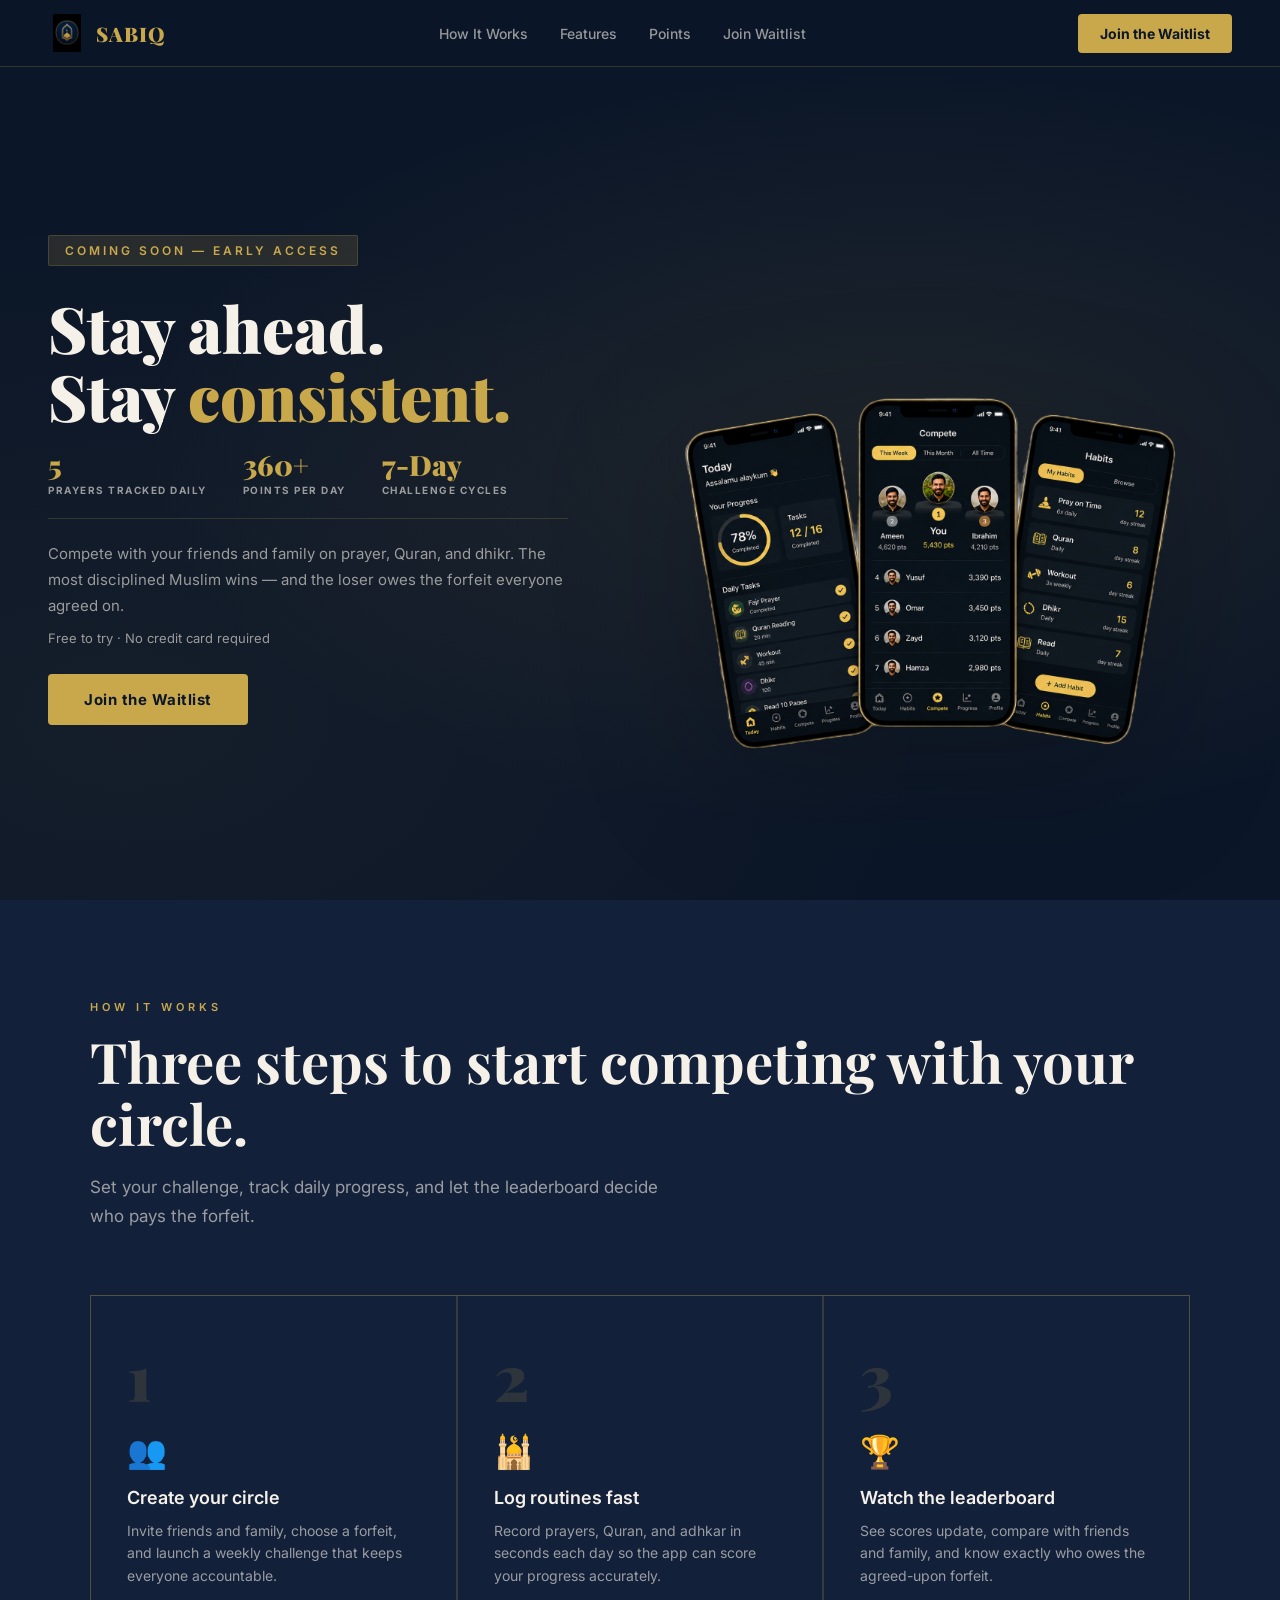
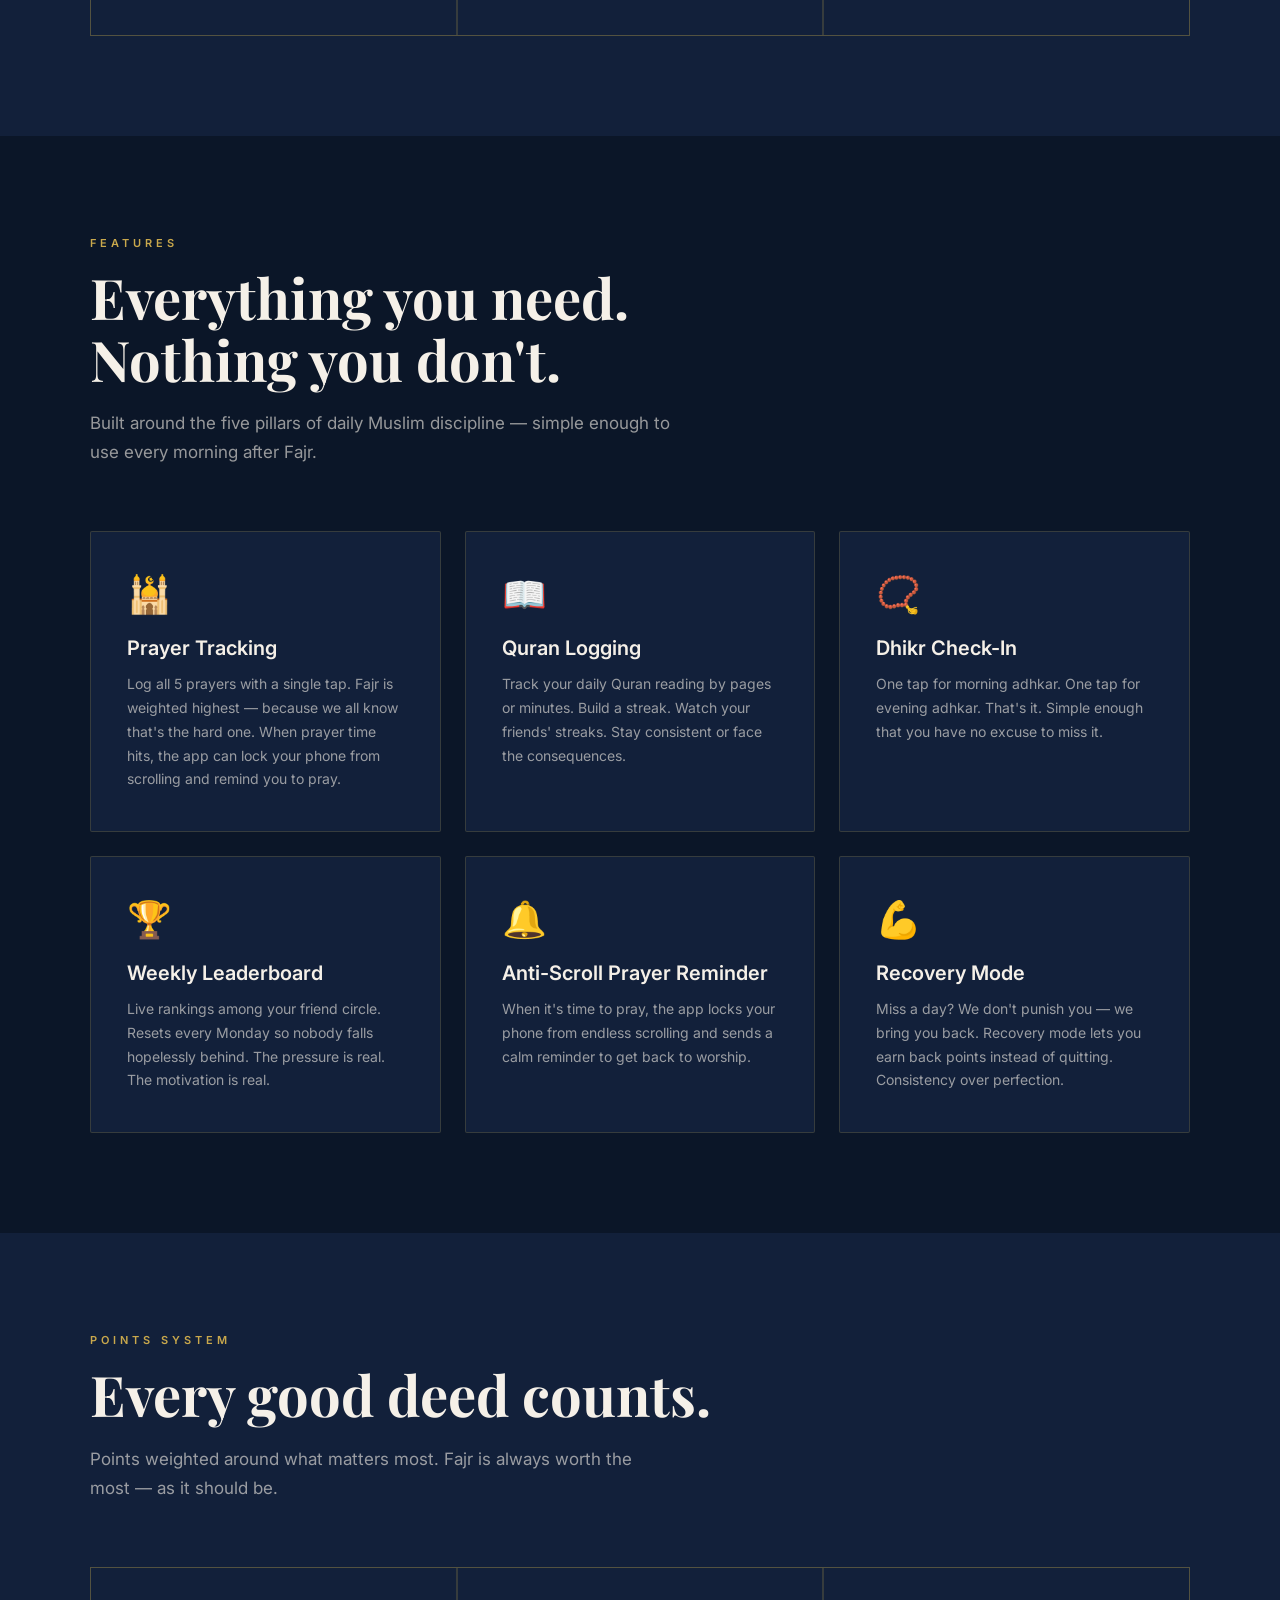
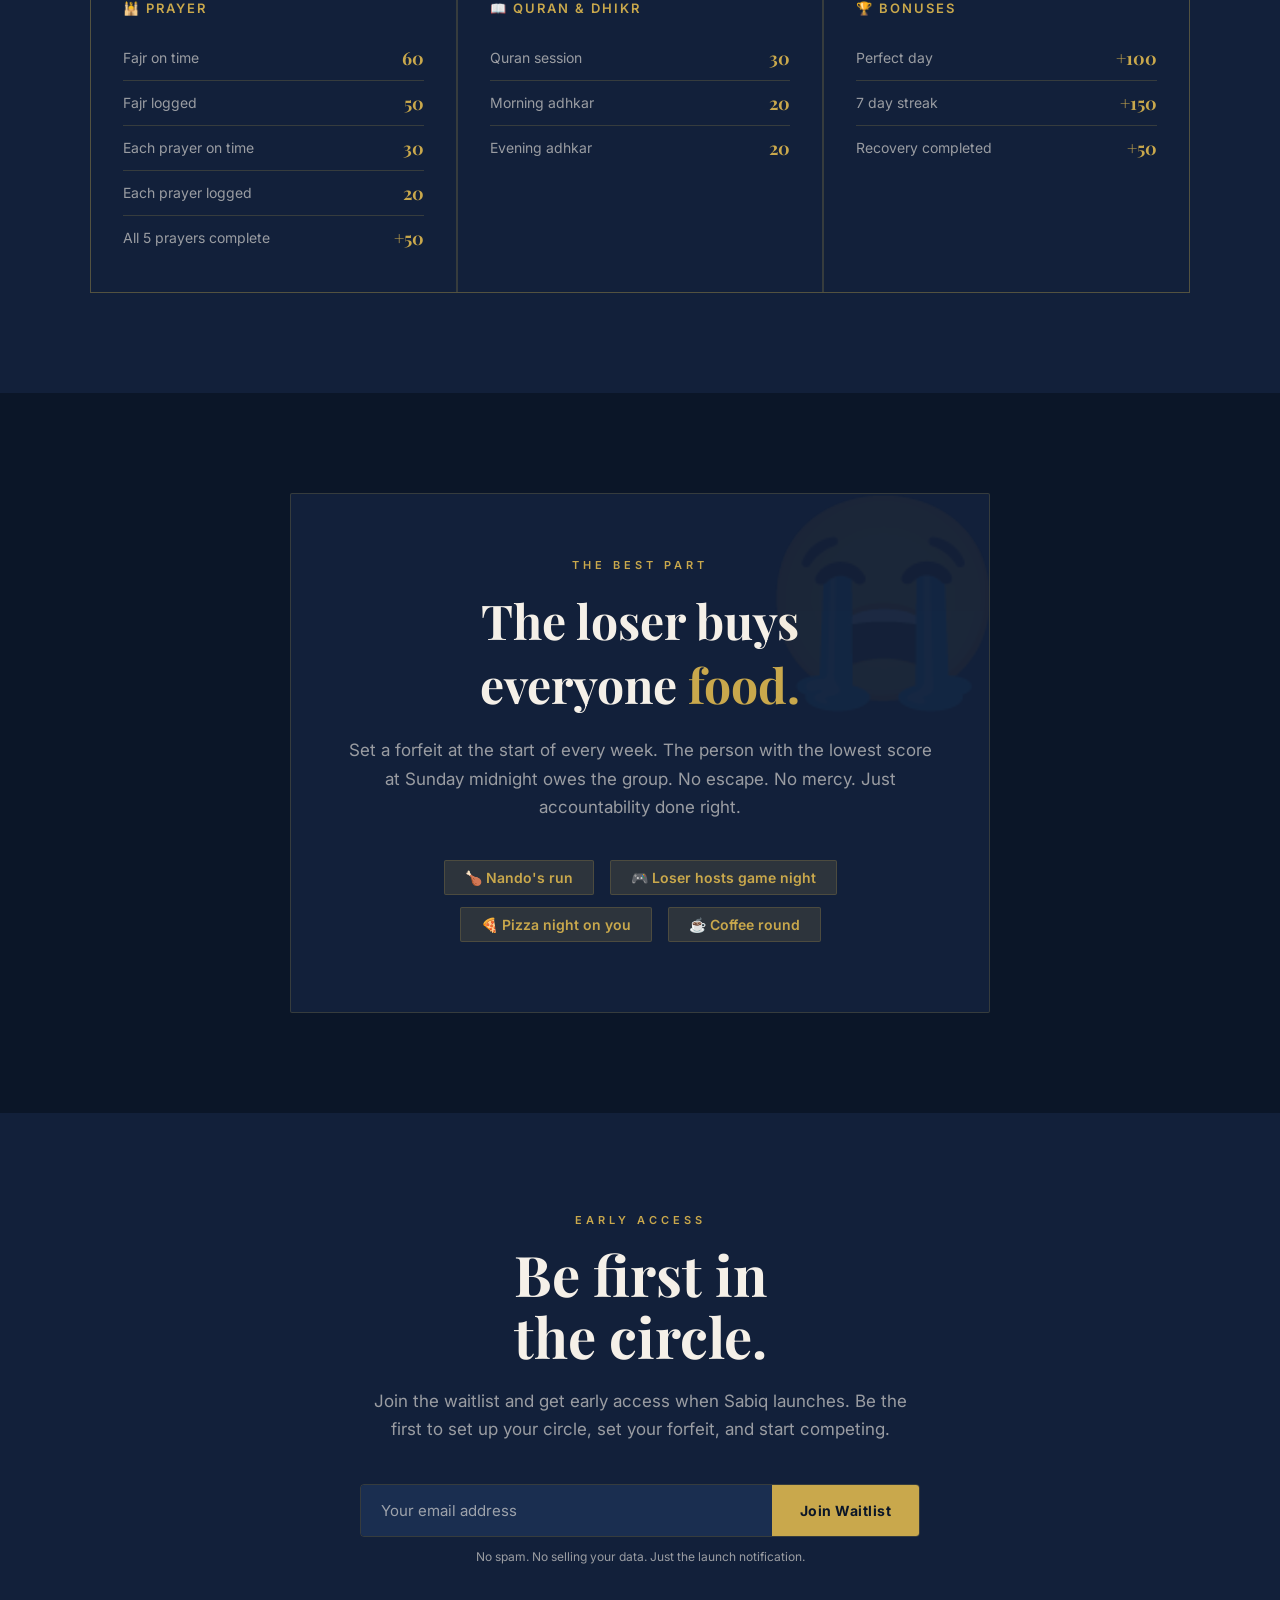
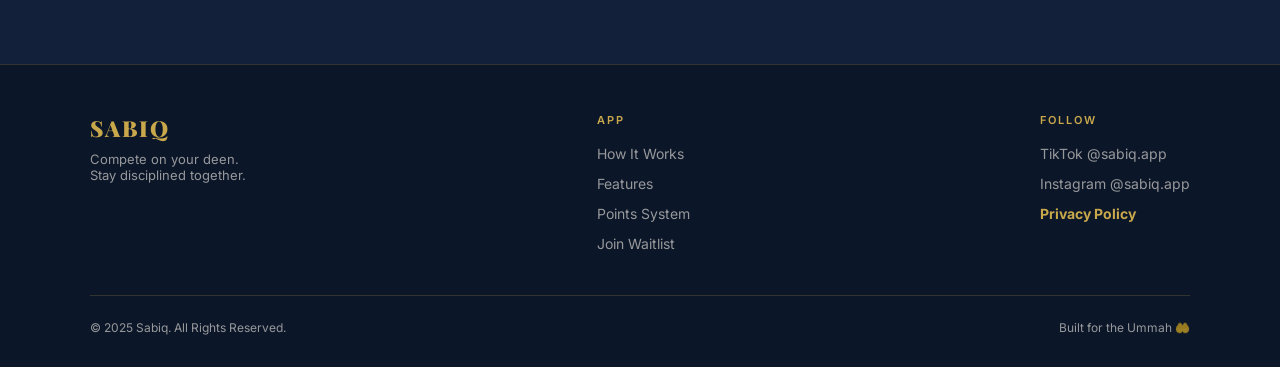
==== commit 8620de76: "Add index.html entry point and netlify.toml config" ====
--- a/index.html
+++ b/index.html
@@ -1,285 +1,861 @@
 <!DOCTYPE html>
 <html lang="en">
-
 <head>
     <meta charset="UTF-8">
     <meta name="viewport" content="width=device-width, initial-scale=1.0">
-    <title>Free Up - AI-Powered Shared Calendar & Planning</title>
-    <link rel="icon" type="image/png" href="attatched_assets/wearefree logo.png">
-    <link rel="apple-touch-icon" href="wearefree logo.png">
-    <meta property="og:image" content="wearefree logo.png">
-    <link rel="stylesheet" href="style.css">
-    <link href="https://fonts.googleapis.com/css2?family=Inter:wght@400;500;600;700&display=swap"
-        rel="stylesheet">
+    <title>Sabiq — Compete With Friends on Your Deen</title>
+    <link href="https://fonts.googleapis.com/css2?family=Playfair+Display:wght@700;900&family=Inter:wght@400;500;600;700&display=swap" rel="stylesheet">
+    <style>
+        :root {
+            --teal: #0B1628;
+            --teal-dark: #12203A;
+            --navy: #0B1628;
+            --navy-mid: #12203A;
+            --navy-light: #1A2E50;
+            --gold: #C9A84C;
+            --gold-light: #E8C96A;
+            --gold-dim: rgba(201,168,76,0.15);
+            --off-white: #F5F0E8;
+            --muted: rgba(245,240,232,0.6);
+            --border: rgba(201,168,76,0.2);
+        }
+
+        * { margin: 0; padding: 0; box-sizing: border-box; }
+        html { scroll-behavior: smooth; }
+
+        body {
+            background: var(--navy);
+            color: var(--off-white);
+            font-family: 'Inter', sans-serif;
+            overflow-x: hidden;
+        }
+
+        /* ── NAV ── */
+        nav {
+            position: fixed;
+            top: 0; left: 0; right: 0;
+            z-index: 100;
+            padding: 14px 48px;
+            display: flex;
+            align-items: center;
+            justify-content: space-between;
+            background: rgba(11,22,40,0.92);
+            backdrop-filter: blur(12px);
+            border-bottom: 1px solid var(--border);
+        }
+
+        .nav-logo {
+            display: inline-flex;
+            align-items: center;
+            gap: 10px;
+            text-decoration: none;
+        }
+
+        .nav-logo img {
+            width: 38px;
+            height: 38px;
+            object-fit: contain;
+            border-radius: 8px;
+        }
+
+        .nav-logo-name {
+            font-family: 'Playfair Display', serif;
+            font-size: 20px;
+            font-weight: 900;
+            color: var(--gold);
+            letter-spacing: 1px;
+        }
+
+        .nav-links {
+            display: flex;
+            gap: 32px;
+        }
+
+        .nav-links a {
+            color: var(--muted);
+            text-decoration: none;
+            font-size: 14px;
+            font-weight: 500;
+            transition: color 0.2s;
+        }
+
+        .nav-links a:hover { color: var(--gold); }
+
+        .nav-cta a {
+            background: var(--gold);
+            color: var(--navy);
+            padding: 11px 22px;
+            border-radius: 4px;
+            font-size: 14px;
+            font-weight: 700;
+            text-decoration: none;
+            transition: background 0.2s, transform 0.2s;
+            white-space: nowrap;
+        }
+
+        .nav-cta a:hover { background: var(--gold-light); transform: translateY(-1px); }
+
+        .nav-toggle {
+            display: none;
+            flex-direction: column;
+            gap: 5px;
+            background: none;
+            border: none;
+            cursor: pointer;
+            padding: 4px;
+        }
+
+        .nav-toggle span {
+            display: block;
+            width: 24px;
+            height: 2px;
+            background: var(--off-white);
+            border-radius: 2px;
+            transition: all 0.3s;
+        }
+
+        /* ── HERO ── */
+        .hero {
+            position: relative;
+            min-height: 100vh;
+            display: flex;
+            align-items: center;
+            background: var(--teal);
+            padding: 80px 48px 0;
+            overflow: hidden;
+        }
+
+        .hero::before {
+            content: '';
+            position: absolute;
+            inset: 0;
+            background:
+                radial-gradient(ellipse at 70% 50%, rgba(201,168,76,0.10) 0%, transparent 60%),
+                radial-gradient(ellipse at 10% 80%, rgba(201,168,76,0.05) 0%, transparent 50%);
+            pointer-events: none;
+        }
+
+        .hero-inner {
+            display: flex;
+            align-items: center;
+            justify-content: space-between;
+            gap: 56px;
+            max-width: 1200px;
+            width: 100%;
+            margin: 0 auto;
+            position: relative;
+            z-index: 1;
+        }
+
+        .hero-copy {
+            flex: 1;
+            max-width: 520px;
+            padding-top: 40px;
+            padding-bottom: 60px;
+        }
+
+        .hero-rating {
+            display: inline-flex;
+            align-items: center;
+            gap: 8px;
+            background: var(--gold-dim);
+            border: 1px solid var(--border);
+            color: var(--gold);
+            padding: 7px 16px;
+            border-radius: 2px;
+            font-size: 12px;
+            font-weight: 600;
+            letter-spacing: 3px;
+            text-transform: uppercase;
+            margin-bottom: 28px;
+        }
+
+        .hero h1 {
+            font-family: 'Playfair Display', serif;
+            font-size: clamp(38px, 5vw, 68px);
+            font-weight: 900;
+            line-height: 1.05;
+            color: var(--off-white);
+            margin-bottom: 22px;
+        }
+
+        .hero h1 .highlight { color: var(--gold); }
+
+        .hero-stats {
+            display: flex;
+            gap: 36px;
+            margin-bottom: 22px;
+            padding-bottom: 22px;
+            border-bottom: 1px solid var(--border);
+            flex-wrap: wrap;
+        }
+
+        .hero-stat .stat-num {
+            display: block;
+            font-family: 'Playfair Display', serif;
+            font-size: 28px;
+            font-weight: 900;
+            color: var(--gold);
+            line-height: 1;
+        }
+
+        .hero-stat .stat-label {
+            display: block;
+            font-size: 10px;
+            font-weight: 700;
+            color: var(--muted);
+            text-transform: uppercase;
+            letter-spacing: 1.5px;
+            margin-top: 5px;
+        }
+
+        .hero-desc {
+            font-size: 15px;
+            color: var(--muted);
+            line-height: 1.75;
+            margin-bottom: 10px;
+        }
+
+        .hero-tagline {
+            font-size: 13px;
+            color: var(--muted);
+            margin-bottom: 28px;
+        }
+
+        .hero-waitlist-btn {
+            display: inline-block;
+            background: var(--gold);
+            color: var(--navy);
+            padding: 16px 36px;
+            border-radius: 4px;
+            font-size: 15px;
+            font-weight: 700;
+            text-decoration: none;
+            letter-spacing: 0.5px;
+            transition: background 0.2s, transform 0.2s;
+        }
+
+        .hero-waitlist-btn:hover { background: var(--gold-light); transform: translateY(-2px); }
+
+        .hero-visual {
+            flex: 1;
+            max-width: 680px;
+            display: flex;
+            justify-content: center;
+            align-items: flex-end;
+            align-self: flex-end;
+        }
+
+        .hero-visual img {
+            width: 100%;
+            max-width: 620px;
+            height: auto;
+            display: block;
+            filter: drop-shadow(0 32px 72px rgba(0,0,0,0.22));
+        }
+
+        /* ── SECTION BASE ── */
+        section {
+            position: relative;
+            z-index: 1;
+            padding: 100px 24px;
+        }
+
+        .container {
+            max-width: 1100px;
+            margin: 0 auto;
+        }
+
+        .section-eyebrow {
+            font-size: 11px;
+            font-weight: 600;
+            letter-spacing: 4px;
+            text-transform: uppercase;
+            color: var(--gold);
+            margin-bottom: 16px;
+        }
+
+        .section-title {
+            font-family: 'Playfair Display', serif;
+            font-size: clamp(32px, 5vw, 56px);
+            font-weight: 700;
+            line-height: 1.1;
+            margin-bottom: 20px;
+        }
+
+        .section-desc {
+            font-size: 17px;
+            color: var(--muted);
+            max-width: 580px;
+            line-height: 1.7;
+            margin-bottom: 64px;
+        }
+
+        /* ── HOW IT WORKS ── */
+        .how-it-works { background: var(--navy-mid); }
+
+        .steps-grid {
+            display: grid;
+            grid-template-columns: repeat(auto-fit, minmax(220px, 1fr));
+            gap: 2px;
+            background: var(--border);
+            border: 1px solid var(--border);
+        }
+
+        .step { background: var(--navy-mid); padding: 48px 36px; position: relative; }
+
+        .step-num {
+            font-family: 'Playfair Display', serif;
+            font-size: 64px;
+            font-weight: 900;
+            color: var(--gold-dim);
+            line-height: 1;
+            margin-bottom: 24px;
+        }
+
+        .step-icon { font-size: 32px; margin-bottom: 16px; }
+        .step h3 { font-size: 18px; font-weight: 600; margin-bottom: 12px; color: var(--off-white); }
+        .step p { font-size: 14px; color: var(--muted); line-height: 1.6; }
+
+        /* ── FEATURES ── */
+        .features-grid {
+            display: grid;
+            grid-template-columns: repeat(auto-fit, minmax(300px, 1fr));
+            gap: 24px;
+        }
+
+        .feature-card {
+            background: var(--navy-mid);
+            border: 1px solid var(--border);
+            padding: 40px 36px;
+            border-radius: 2px;
+            transition: border-color 0.2s;
+        }
+
+        .feature-card:hover { border-color: var(--gold); }
+        .feature-icon { font-size: 36px; margin-bottom: 20px; }
+        .feature-card h3 { font-size: 20px; font-weight: 600; margin-bottom: 12px; color: var(--off-white); }
+        .feature-card p { font-size: 14px; color: var(--muted); line-height: 1.7; }
+
+        /* ── POINTS ── */
+        .points-section { background: var(--navy-mid); }
+
+        .points-grid {
+            display: grid;
+            grid-template-columns: repeat(auto-fit, minmax(260px, 1fr));
+            gap: 2px;
+            background: var(--border);
+            border: 1px solid var(--border);
+        }
+
+        .points-card { background: var(--navy-mid); padding: 32px; }
+
+        .points-card h4 {
+            font-size: 13px;
+            font-weight: 600;
+            letter-spacing: 2px;
+            text-transform: uppercase;
+            color: var(--gold);
+            margin-bottom: 20px;
+        }
+
+        .point-row {
+            display: flex;
+            justify-content: space-between;
+            align-items: center;
+            padding: 10px 0;
+            border-bottom: 1px solid var(--border);
+            font-size: 14px;
+        }
+
+        .point-row:last-child { border-bottom: none; }
+        .point-row span:first-child { color: var(--muted); }
+
+        .point-val {
+            color: var(--gold);
+            font-weight: 700;
+            font-family: 'Playfair Display', serif;
+            font-size: 18px;
+        }
+
+        /* ── FORFEIT ── */
+        .forfeit-section { text-align: center; }
+
+        .forfeit-card {
+            background: var(--navy-mid);
+            border: 1px solid var(--border);
+            border-radius: 2px;
+            padding: 64px 48px;
+            max-width: 700px;
+            margin: 0 auto;
+            position: relative;
+            overflow: hidden;
+        }
+
+        .forfeit-card::before {
+            content: '😭';
+            position: absolute;
+            font-size: 200px;
+            opacity: 0.04;
+            top: -20px;
+            right: -20px;
+        }
+
+        .forfeit-card h2 {
+            font-family: 'Playfair Display', serif;
+            font-size: clamp(28px, 4vw, 48px);
+            font-weight: 700;
+            margin-bottom: 20px;
+        }
+
+        .forfeit-card p {
+            font-size: 17px;
+            color: var(--muted);
+            line-height: 1.7;
+            margin-bottom: 32px;
+        }
+
+        .forfeit-tag {
+            display: inline-block;
+            background: var(--gold-dim);
+            border: 1px solid var(--border);
+            color: var(--gold);
+            padding: 8px 20px;
+            border-radius: 2px;
+            font-size: 14px;
+            font-weight: 600;
+            margin: 6px;
+        }
+
+        /* ── WAITLIST ── */
+        .waitlist-section { background: var(--navy-mid); text-align: center; }
+        .waitlist-inner { max-width: 560px; margin: 0 auto; }
+        .waitlist-form { margin-top: 40px; }
+
+        .form-row {
+            display: flex;
+            gap: 0;
+            border: 1px solid var(--border);
+            border-radius: 4px;
+            overflow: hidden;
+            transition: border-color 0.2s;
+        }
+
+        .form-row:focus-within { border-color: var(--gold); }
+
+        .form-row input {
+            flex: 1;
+            background: var(--navy-light);
+            border: none;
+            padding: 16px 20px;
+            color: var(--off-white);
+            font-size: 15px;
+            font-family: 'Inter', sans-serif;
+            outline: none;
+        }
+
+        .form-row input::placeholder { color: var(--muted); }
+
+        .form-row button {
+            background: var(--gold);
+            color: var(--navy);
+            border: none;
+            padding: 16px 28px;
+            font-size: 14px;
+            font-weight: 700;
+            font-family: 'Inter', sans-serif;
+            cursor: pointer;
+            letter-spacing: 0.5px;
+            transition: background 0.2s;
+            white-space: nowrap;
+        }
+
+        .form-row button:hover { background: var(--gold-light); }
+        .form-note { font-size: 12px; color: var(--muted); margin-top: 12px; }
+
+        .success-msg {
+            display: none;
+            align-items: center;
+            gap: 8px;
+            justify-content: center;
+            color: #4ade80;
+            font-size: 15px;
+            font-weight: 500;
+            margin-top: 16px;
+        }
+
+        /* ── FOOTER ── */
+        footer {
+            position: relative;
+            z-index: 1;
+            border-top: 1px solid var(--border);
+            padding: 48px 40px 32px;
+        }
+
+        .footer-inner {
+            max-width: 1100px;
+            margin: 0 auto;
+            display: flex;
+            justify-content: space-between;
+            align-items: flex-start;
+            gap: 40px;
+            flex-wrap: wrap;
+        }
+
+        .footer-brand .logo-text {
+            font-family: 'Playfair Display', serif;
+            font-size: 22px;
+            font-weight: 900;
+            color: var(--gold);
+            letter-spacing: 2px;
+        }
+
+        .footer-brand p { font-size: 13px; color: var(--muted); margin-top: 8px; }
+
+        .footer-links h4 {
+            font-size: 11px;
+            font-weight: 600;
+            letter-spacing: 2px;
+            text-transform: uppercase;
+            color: var(--gold);
+            margin-bottom: 16px;
+        }
+
+        .footer-links ul { list-style: none; }
+        .footer-links li { margin-bottom: 10px; }
+        .footer-links a { font-size: 14px; color: var(--muted); text-decoration: none; transition: color 0.2s; }
+        .footer-links a:hover { color: var(--gold); }
+        .footer-links a.privacy-link { color: var(--gold); font-weight: 700; }
+        .footer-links a.privacy-link:hover { color: var(--gold-light); }
+
+        .footer-bottom {
+            max-width: 1100px;
+            margin: 32px auto 0;
+            padding-top: 24px;
+            border-top: 1px solid var(--border);
+            font-size: 12px;
+            color: var(--muted);
+            display: flex;
+            justify-content: space-between;
+            flex-wrap: wrap;
+            gap: 8px;
+        }
+
+        /* ── RESPONSIVE ── */
+        @media (max-width: 1024px) {
+            .hero { padding: 80px 32px 0; }
+            .hero-inner {
+                flex-direction: column;
+                text-align: center;
+                gap: 40px;
+            }
+            .hero-copy { max-width: 100%; padding-bottom: 0; }
+            .hero-stats { justify-content: center; }
+            .store-buttons { justify-content: center; }
+            .hero-visual { max-width: 366px; width: 100%; align-self: center; }
+        }
+
+        @media (max-width: 768px) {
+            nav { padding: 14px 20px; }
+
+            .nav-links {
+                display: none;
+                flex-direction: column;
+                gap: 16px;
+                position: absolute;
+                top: 100%; left: 0; right: 0;
+                background: var(--navy);
+                padding: 20px;
+                border-bottom: 1px solid var(--border);
+            }
+
+            .nav-links.active { display: flex; }
+            .nav-toggle { display: flex; }
+            .nav-cta { display: none; }
+
+            .hero { padding: 70px 20px 0; }
+            .hero h1 { font-size: clamp(34px, 8vw, 52px); }
+            .hero-stats { gap: 24px; }
+
+            section { padding: 72px 20px; }
+            .steps-grid, .features-grid, .points-grid { grid-template-columns: 1fr; }
+            .form-row { flex-direction: column; }
+            .form-row input, .form-row button { width: 100%; }
+            .footer-inner { flex-direction: column; gap: 32px; }
+            .footer-bottom { flex-direction: column; }
+            .forfeit-card { padding: 40px 24px; }
+        }
+    </style>
 </head>
-
 <body>
-    <!-- Navigation -->
-    <nav class="navbar" id="navbar">
-        <div class="nav-container">
-            <a href="#" class="nav-logo">
-                <img src="attatched_assets/wearefree logo.png" alt="Free Up"
-                    class="logo">
-                <span class="logo-text">Free Up</span>
-            </a>
-            <div class="nav-links" id="navLinks">
-                <a href="#how-it-works">How It Works</a>
-                <a href="#why-freeup">Why Free Up</a>
-                <a href="#waitlist">Waitlist</a>
-            </div>
-            <div class="nav-cta">
-                <a href="#waitlist" class="nav-download-btn">
-                    Join Waitlist
-                </a>
-            </div>
-            <button class="nav-toggle" id="navToggle" aria-label="Open navigation">
-                <span></span>
-                <span></span>
-                <span></span>
-            </button>
-        </div>
-    </nav>
-
-    <!-- Hero Section -->
-    <section class="hero" id="overview">
-        <div class="hero-container">
-            <div class="hero-content">
-                <h1 class="hero-title">AI-Powered Planning Made Simple</h1>
-                <p class="hero-description">
-                    Upload your work rota, connect your calendar, and let AI find time that works for everyone. Free Up handles scheduling and shared payments so planning with friends is actually easy.
-                </p>
-                <div class="hero-cta">
-                    <a href="#waitlist" class="join-waitlist-btn">
-                        Join the Waitlist
-                    </a>
+
+<!-- NAV -->
+<nav id="navbar">
+    <a href="#" class="nav-logo">
+        <img src="attatched_assets/sabiq.png" alt="Sabiq logo">
+        <span class="nav-logo-name">SABIQ</span>
+    </a>
+    <div class="nav-links" id="navLinks">
+        <a href="#how-it-works">How It Works</a>
+        <a href="#features">Features</a>
+        <a href="#points">Points</a>
+        <a href="#waitlist">Join Waitlist</a>
+    </div>
+    <div class="nav-cta">
+        <a href="#waitlist">Join the Waitlist</a>
+    </div>
+    <button class="nav-toggle" id="navToggle" aria-label="Open navigation">
+        <span></span><span></span><span></span>
+    </button>
+</nav>
+
+<!-- HERO -->
+<section class="hero">
+    <div class="hero-inner">
+        <div class="hero-copy">
+            <div class="hero-rating">Coming Soon — Early Access</div>
+            <h1>Stay ahead.<br>Stay <span class="highlight">consistent.</span></h1>
+            <div class="hero-stats">
+                <div class="hero-stat">
+                    <span class="stat-num">5</span>
+                    <span class="stat-label">Prayers Tracked Daily</span>
                 </div>
-            </div>
-            <div class="hero-visual">
-                <img src="attatched_assets/hero_img.png" alt="Free Up App Screens" class="hero-phones">
-            </div>
-        </div>
-    </section>
-
-    <!-- How It Works Section -->
-    <section class="how-it-works" id="how-it-works">
-        <div class="container">
-            <h2 class="section-title">How Free Up Finds Time for Everyone</h2>
-            
-            <!-- Main AI Flow -->
-            <div class="ai-flow">
-                <div class="flow-step">
-                    <div class="flow-illustration">
-                        <div class="illustration-placeholder upload"></div>
-                    </div>
-                    <h3>Upload Your Schedule</h3>
-                    <p>Snap a photo of your rota or connect your calendar.</p>
+                <div class="hero-stat">
+                    <span class="stat-num">360+</span>
+                    <span class="stat-label">Points Per Day</span>
                 </div>
-                
-                <div class="flow-arrow">
-                    <svg width="60" height="24" viewBox="0 0 60 24" fill="none" xmlns="http://www.w3.org/2000/svg">
-                        <path d="M0 12H58M58 12L48 2M58 12L48 22" stroke="#4F7CFF" stroke-width="2" stroke-linecap="round" stroke-linejoin="round"/>
-                    </svg>
+                <div class="hero-stat">
+                    <span class="stat-num">7-Day</span>
+                    <span class="stat-label">Challenge Cycles</span>
                 </div>
-                
-                <div class="flow-step">
-                    <div class="flow-illustration">
-                        <div class="illustration-placeholder ai"></div>
-                    </div>
-                    <h3>AI Calculates Availability</h3>
-                    <p>Our AI reads schedules and finds overlapping free time.</p>
+            </div>
+            <p class="hero-desc">Compete with your friends and family on prayer, Quran, and dhikr. The most disciplined Muslim wins — and the loser owes the forfeit everyone agreed on.</p>
+            <p class="hero-tagline">Free to try · No credit card required</p>
+            <a href="#waitlist" class="hero-waitlist-btn">Join the Waitlist</a>
+        </div>
+        <div class="hero-visual">
+            <img src="attatched_assets/hero_img.png" alt="Sabiq app mockup">
+        </div>
+    </div>
+</section>
+
+<!-- HOW IT WORKS -->
+<section class="how-it-works" id="how-it-works">
+    <div class="container">
+        <div class="section-eyebrow">How It Works</div>
+        <h2 class="section-title">Three steps to start competing with your circle.</h2>
+        <p class="section-desc">Set your challenge, track daily progress, and let the leaderboard decide who pays the forfeit.</p>
+        <div class="steps-grid">
+            <div class="step">
+                <div class="step-num">1</div>
+                <div class="step-icon">👥</div>
+                <h3>Create your circle</h3>
+                <p>Invite friends and family, choose a forfeit, and launch a weekly challenge that keeps everyone accountable.</p>
+            </div>
+            <div class="step">
+                <div class="step-num">2</div>
+                <div class="step-icon">🕌</div>
+                <h3>Log routines fast</h3>
+                <p>Record prayers, Quran, and adhkar in seconds each day so the app can score your progress accurately.</p>
+            </div>
+            <div class="step">
+                <div class="step-num">3</div>
+                <div class="step-icon">🏆</div>
+                <h3>Watch the leaderboard</h3>
+                <p>See scores update, compare with friends and family, and know exactly who owes the agreed-upon forfeit.</p>
+            </div>
+        </div>
+    </div>
+</section>
+
+<!-- FEATURES -->
+<section id="features">
+    <div class="container">
+        <div class="section-eyebrow">Features</div>
+        <h2 class="section-title">Everything you need.<br>Nothing you don't.</h2>
+        <p class="section-desc">Built around the five pillars of daily Muslim discipline — simple enough to use every morning after Fajr.</p>
+        <div class="features-grid">
+            <div class="feature-card">
+                <div class="feature-icon">🕌</div>
+                <h3>Prayer Tracking</h3>
+                <p>Log all 5 prayers with a single tap. Fajr is weighted highest — because we all know that's the hard one. When prayer time hits, the app can lock your phone from scrolling and remind you to pray.</p>
+            </div>
+            <div class="feature-card">
+                <div class="feature-icon">📖</div>
+                <h3>Quran Logging</h3>
+                <p>Track your daily Quran reading by pages or minutes. Build a streak. Watch your friends' streaks. Stay consistent or face the consequences.</p>
+            </div>
+            <div class="feature-card">
+                <div class="feature-icon">📿</div>
+                <h3>Dhikr Check-In</h3>
+                <p>One tap for morning adhkar. One tap for evening adhkar. That's it. Simple enough that you have no excuse to miss it.</p>
+            </div>
+            <div class="feature-card">
+                <div class="feature-icon">🏆</div>
+                <h3>Weekly Leaderboard</h3>
+                <p>Live rankings among your friend circle. Resets every Monday so nobody falls hopelessly behind. The pressure is real. The motivation is real.</p>
+            </div>
+            <div class="feature-card">
+                <div class="feature-icon">🔔</div>
+                <h3>Anti-Scroll Prayer Reminder</h3>
+                <p>When it's time to pray, the app locks your phone from endless scrolling and sends a calm reminder to get back to worship.</p>
+            </div>
+            <div class="feature-card">
+                <div class="feature-icon">💪</div>
+                <h3>Recovery Mode</h3>
+                <p>Miss a day? We don't punish you — we bring you back. Recovery mode lets you earn back points instead of quitting. Consistency over perfection.</p>
+            </div>
+        </div>
+    </div>
+</section>
+
+<!-- POINTS -->
+<section class="points-section" id="points">
+    <div class="container">
+        <div class="section-eyebrow">Points System</div>
+        <h2 class="section-title">Every good deed counts.</h2>
+        <p class="section-desc">Points weighted around what matters most. Fajr is always worth the most — as it should be.</p>
+        <div class="points-grid">
+            <div class="points-card">
+                <h4>🕌 Prayer</h4>
+                <div class="point-row"><span>Fajr on time</span><span class="point-val">60</span></div>
+                <div class="point-row"><span>Fajr logged</span><span class="point-val">50</span></div>
+                <div class="point-row"><span>Each prayer on time</span><span class="point-val">30</span></div>
+                <div class="point-row"><span>Each prayer logged</span><span class="point-val">20</span></div>
+                <div class="point-row"><span>All 5 prayers complete</span><span class="point-val">+50</span></div>
+            </div>
+            <div class="points-card">
+                <h4>📖 Quran &amp; Dhikr</h4>
+                <div class="point-row"><span>Quran session</span><span class="point-val">30</span></div>
+                <div class="point-row"><span>Morning adhkar</span><span class="point-val">20</span></div>
+                <div class="point-row"><span>Evening adhkar</span><span class="point-val">20</span></div>
+            </div>
+            <div class="points-card">
+                <h4>🏆 Bonuses</h4>
+                <div class="point-row"><span>Perfect day</span><span class="point-val">+100</span></div>
+                <div class="point-row"><span>7 day streak</span><span class="point-val">+150</span></div>
+                <div class="point-row"><span>Recovery completed</span><span class="point-val">+50</span></div>
+            </div>
+        </div>
+    </div>
+</section>
+
+<!-- FORFEIT -->
+<section>
+    <div class="container forfeit-section">
+        <div class="forfeit-card">
+            <div class="section-eyebrow" style="text-align:center">The Best Part</div>
+            <h2>The loser buys<br>everyone <span style="color:var(--gold)">food.</span></h2>
+            <p>Set a forfeit at the start of every week. The person with the lowest score at Sunday midnight owes the group. No escape. No mercy. Just accountability done right.</p>
+            <div>
+                <span class="forfeit-tag">🍗 Nando's run</span>
+                <span class="forfeit-tag">🎮 Loser hosts game night</span>
+                <span class="forfeit-tag">🍕 Pizza night on you</span>
+                <span class="forfeit-tag">☕ Coffee round</span>
+            </div>
+        </div>
+    </div>
+</section>
+
+<!-- WAITLIST -->
+<section class="waitlist-section" id="waitlist">
+    <div class="container">
+        <div class="waitlist-inner">
+            <div class="section-eyebrow">Early Access</div>
+            <h2 class="section-title">Be first in<br>the circle.</h2>
+            <p style="color:var(--muted);font-size:17px;line-height:1.7">Join the waitlist and get early access when Sabiq launches. Be the first to set up your circle, set your forfeit, and start competing.</p>
+            <form class="waitlist-form" id="waitlistForm" action="https://formspree.io/f/xkolbkvr" method="POST">
+                <div class="form-row">
+                    <input type="email" name="email" placeholder="Your email address" required>
+                    <button type="submit">Join Waitlist</button>
                 </div>
-                
-                <div class="flow-arrow">
-                    <svg width="60" height="24" viewBox="0 0 60 24" fill="none" xmlns="http://www.w3.org/2000/svg">
-                        <path d="M0 12H58M58 12L48 2M58 12L48 22" stroke="#4F7CFF" stroke-width="2" stroke-linecap="round" stroke-linejoin="round"/>
-                    </svg>
-                </div>
-                
-                <div class="flow-step">
-                    <div class="flow-illustration">
-                        <div class="illustration-placeholder shared"></div>
-                    </div>
-                    <h3>See Shared Free Time</h3>
-                    <p>Instantly view when everyone is available to meet.</p>
-                </div>
-            </div>
-            
-            <!-- Split Costs Feature -->
-            <div class="secondary-feature">
-                <div class="secondary-card">
-                    <div class="secondary-illustration">
-                        <div class="illustration-placeholder payments"></div>
-                    </div>
-                    <div class="secondary-content">
-                        <h3>Split Costs Instantly</h3>
-                        <p>Track who owes what when plans involve money.</p>
-                    </div>
-                </div>
-            </div>
-        </div>
-    </section>
-
-    <!-- Why Free Up Section -->
-    <section class="why-ibspal" id="why-freeup">
-        <div class="container">
-            <h2>Built for Real Life Schedules</h2>
-            <p class="section-description">
-                Shift workers can't always sync calendars. Friends screenshot rotas to figure out plans. Group payments get messy and awkward. Free Up solves all of this—upload a photo of any schedule, let AI handle the math, see shared free time, and split costs when plans involve money.
-            </p>
-            
-            <h3 class="feature-integration-title">Core Features</h3>
-            <ul class="feature-list">
-                <li>• AI Rota & Schedule Scanning</li>
-                <li>• Calendar Sync</li>
-                <li>• Shared Availability View</li>
-                <li>• Group Calendars</li>
-                <li>• Smart Time Suggestions</li>
-                <li>• Shared Payments & Cost Splitting</li>
-                <li>• Payment Tracking</li>
-                <li>• Privacy Controls</li>
-            </ul>
-            
-            <!-- <div class="why-image">
-                <img src="https://via.placeholder.com/400x600/4F7CFF/ffffff?text=Free+Up+Features" alt="Free Up Features">
-            </div> -->
-        </div>
-    </section>
-
-    <!-- Progress Tracking Section -->
-    <section class="progress-tracking">
-        <div class="container">
-            <h2>Works With Any Schedule</h2>
-            <p class="section-description">
-                Whether you're a shift worker with a paper rota, someone with a digital calendar, or somewhere in between—Free Up works for you. Upload an image of your schedule and our AI does the rest. Plan events with friends, split costs fairly, and finally stop the endless "when are you free?" messages.
-            </p>
-            <div class="progress-image">
-                <img src="attatched_assets/callender.png" alt="Free Up Calendar" class="progress-video">
-            </div>
-        </div>
-    </section>
-
-    <!-- Stats Section -->
-    <!-- <section class="stats-section">
-        <div class="container">
-            <div class="stats-grid">
-                <div class="stat-item">
-                    <div class="stat-number" data-target="3200">0</div>
-                    <div class="stat-label">Waitlist Signups</div>
-                </div>
-                <div class="stat-item">
-                    <div class="stat-number" data-target="580">0</div>
-                    <div class="stat-label">Groups Created</div>
-                </div>
-                <div class="stat-item">
-                    <div class="stat-number" data-target="1450">0</div>
-                    <div class="stat-label">Events Planned</div>
-                </div>
-                <div class="stat-item">
-                    <div class="stat-number" data-target="890">0</div>
-                    <div class="stat-label">Payments Split</div>
-                </div>
-            </div>
-        </div>
-    </section> -->
-
-    <!-- Features Section -->
-    <section class="features" id="features">
-
-    <!-- Testimonials Section -->
-    <!-- <section class="testimonials" id="reviews">
-        <div class="container">
-            <h2>Early Users Are Already Converting</h2>
-            <p class="section-description">Join thousands making planning actually work!</p>
-            <div class="testimonials-grid">
-                <div class="testimonial-card">
-                    <h4>Game Changer for Shift Workers</h4>
-                    <p>"I work shifts and just send a photo of my rota. Free Up reads it and shows my friends when I'm actually free. No more manually typing out my schedule."</p>
-                    <div class="testimonial-author">Alex M.</div>
-                </div>
-                <div class="testimonial-card">
-                    <h4>Perfect for Couples</h4>
-                    <p>"My partner and I both have irregular schedules. We upload our rotas and Free Up instantly shows us when we're both free. Date planning is finally easy."</p>
-                    <div class="testimonial-author">Jordan K.</div>
-                </div>
-                <div class="testimonial-card">
-                    <h4>AI Actually Works</h4>
-                    <p>"I was skeptical about uploading a photo of my timetable, but the AI read it perfectly. Now my flatmates can see when I'm home without me explaining it constantly."</p>
-                    <div class="testimonial-author">Taylor R.</div>
-                </div>
-                <div class="testimonial-card">
-                    <h4>Payments Are So Much Easier</h4>
-                    <p>"We planned a group dinner and split the bill right in the app. No more awkward 'who owes what' messages days later."</p>
-                    <div class="testimonial-author">Morgan S.</div>
-                </div>
-                <div class="testimonial-card">
-                    <h4>Finally Solves the Problem</h4>
-                    <p>"My friends and I all work different shifts. Free Up is the first app that actually handles messy schedules and shows us shared free time."</p>
-                    <div class="testimonial-author">Casey L.</div>
-                </div>
-                <div class="testimonial-card">
-                    <h4>Group Trips Made Simple</h4>
-                    <p>"Coordinating 6 people with different work schedules used to take weeks. Free Up found overlapping free time instantly and we split travel costs in the same place."</p>
-                    <div class="testimonial-author">Riley P.</div>
-                </div>
-            </div>
-        </div>
-    </section> -->
-
-    <!-- Waitlist Section -->
-    <section class="final-cta" id="waitlist">
-        <div class="container">
-            <h2>Be First to Try AI-Powered Planning</h2>
-            <p class="cta-description">Join our waitlist for early access. Upload rotas, find shared time, and split costs—all in one place.</p>
-            <form action="https://formspree.io/f/mdkqyzkj" method="POST" class="waitlist-form">
-                <div class="form-group">
-                    <input type="email" name="email" placeholder="Enter your email address" required class="email-input">
-                    <button type="submit" class="submit-btn">Join Waitlist</button>
-                </div>
-                <p class="form-note">We'll never share your email. Unsubscribe anytime.</p>
-                <div class="success-message" id="successMessage" style="display: none;">
-                    <svg width="20" height="20" viewBox="0 0 20 20" fill="none" xmlns="http://www.w3.org/2000/svg">
-                        <path d="M16.6667 5L7.50004 14.1667L3.33337 10" stroke="#10B981" stroke-width="2" stroke-linecap="round" stroke-linejoin="round"/>
-                    </svg>
-                    <span>Thanks! You're on the waitlist.</span>
+                <p class="form-note">No spam. No selling your data. Just the launch notification.</p>
+                <div class="success-msg" id="successMsg">
+                    <svg width="18" height="18" viewBox="0 0 20 20" fill="none"><path d="M16.667 5L7.5 14.167 3.333 10" stroke="#4ade80" stroke-width="2" stroke-linecap="round" stroke-linejoin="round"/></svg>
+                    You're on the list. May Allah make you among the sabiqoon. 🤲
                 </div>
             </form>
         </div>
-    </section>
-
-    <!-- Footer -->
-    <footer class="footer">
-        <div class="container">
-            <div class="footer-grid">
-                <div class="footer-column">
-                    <div class="footer-logo">
-                        <img src="attatched_assets/wearefree logo.png" alt="Free Up"
-                            class="logo">
-                        <span class="logo-text">Free Up</span>
-                    </div>
-                    <p class="footer-tagline">AI-Powered Planning</p>
-                </div>
-                <div class="footer-column">
-                    <h4>Product</h4>
-                    <ul>
-                        <li><a href="#how-it-works">How It Works</a></li>
-                        <li><a href="#why-freeup">Why Free Up</a></li>
-                        <li><a href="#waitlist">Join Waitlist</a></li>
-                    </ul>
-                </div>
-                <div class="footer-column">
-                    <h4>Support</h4>
-                    <ul>
-                        <li><a href="mailto:werefreeteam@gmail.com">Contact Us</a></li>
-                        <li><a href="privacy.html">Privacy Policy</a></li>
-                    </ul>
-                </div>
-            </div>
-            <div class="footer-bottom">
-                <p>&copy; 2025 Free Up. All Rights Reserved</p>
-            </div>
-        </div>
-    </footer>
-    <script src="script.js"></script>
+    </div>
+</section>
+
+<!-- FOOTER -->
+<footer>
+    <div class="footer-inner">
+        <div class="footer-brand">
+            <div class="logo-text">SABIQ</div>
+            <p>Compete on your deen.<br>Stay disciplined together.</p>
+        </div>
+        <div class="footer-links">
+            <h4>App</h4>
+            <ul>
+                <li><a href="#how-it-works">How It Works</a></li>
+                <li><a href="#features">Features</a></li>
+                <li><a href="#points">Points System</a></li>
+                <li><a href="#waitlist">Join Waitlist</a></li>
+            </ul>
+        </div>
+        <div class="footer-links">
+            <h4>Follow</h4>
+            <ul>
+                <li><a href="https://tiktok.com/@sabiq.app" target="_blank">TikTok @sabiq.app</a></li>
+                <li><a href="https://instagram.com/sabiq.app" target="_blank">Instagram @sabiq.app</a></li>
+                <li><a href="privacy.html" class="privacy-link">Privacy Policy</a></li>
+            </ul>
+        </div>
+    </div>
+    <div class="footer-bottom">
+        <span>© 2025 Sabiq. All Rights Reserved.</span>
+        <span>Built for the Ummah 🤲</span>
+    </div>
+</footer>
+
+<script>
+const navToggle = document.getElementById('navToggle');
+const navLinks = document.getElementById('navLinks');
+
+if (navToggle) {
+    navToggle.addEventListener('click', function () {
+        navLinks.classList.toggle('active');
+        navToggle.classList.toggle('active');
+    });
+}
+
+document.querySelectorAll('#navLinks a').forEach(link => {
+    link.addEventListener('click', () => {
+        if (window.innerWidth <= 768) {
+            navLinks.classList.remove('active');
+            navToggle.classList.remove('active');
+        }
+    });
+});
+
+const form = document.getElementById('waitlistForm');
+if (form) {
+    form.addEventListener('submit', async (e) => {
+        e.preventDefault();
+        const btn = form.querySelector('button');
+        const original = btn.textContent;
+        btn.textContent = 'Joining...';
+        btn.disabled = true;
+        try {
+            const res = await fetch(form.action, {
+                method: 'POST',
+                body: new FormData(form),
+                headers: { 'Accept': 'application/json' }
+            });
+            if (res.ok) {
+                document.getElementById('successMsg').style.display = 'flex';
+                form.querySelector('input').value = '';
+                btn.textContent = 'Joined!';
+            } else throw new Error();
+        } catch {
+            btn.textContent = original;
+            btn.disabled = false;
+            alert('Something went wrong. Please try again.');
+        }
+    });
+}
+</script>
 </body>
-
-</html>+</html>
